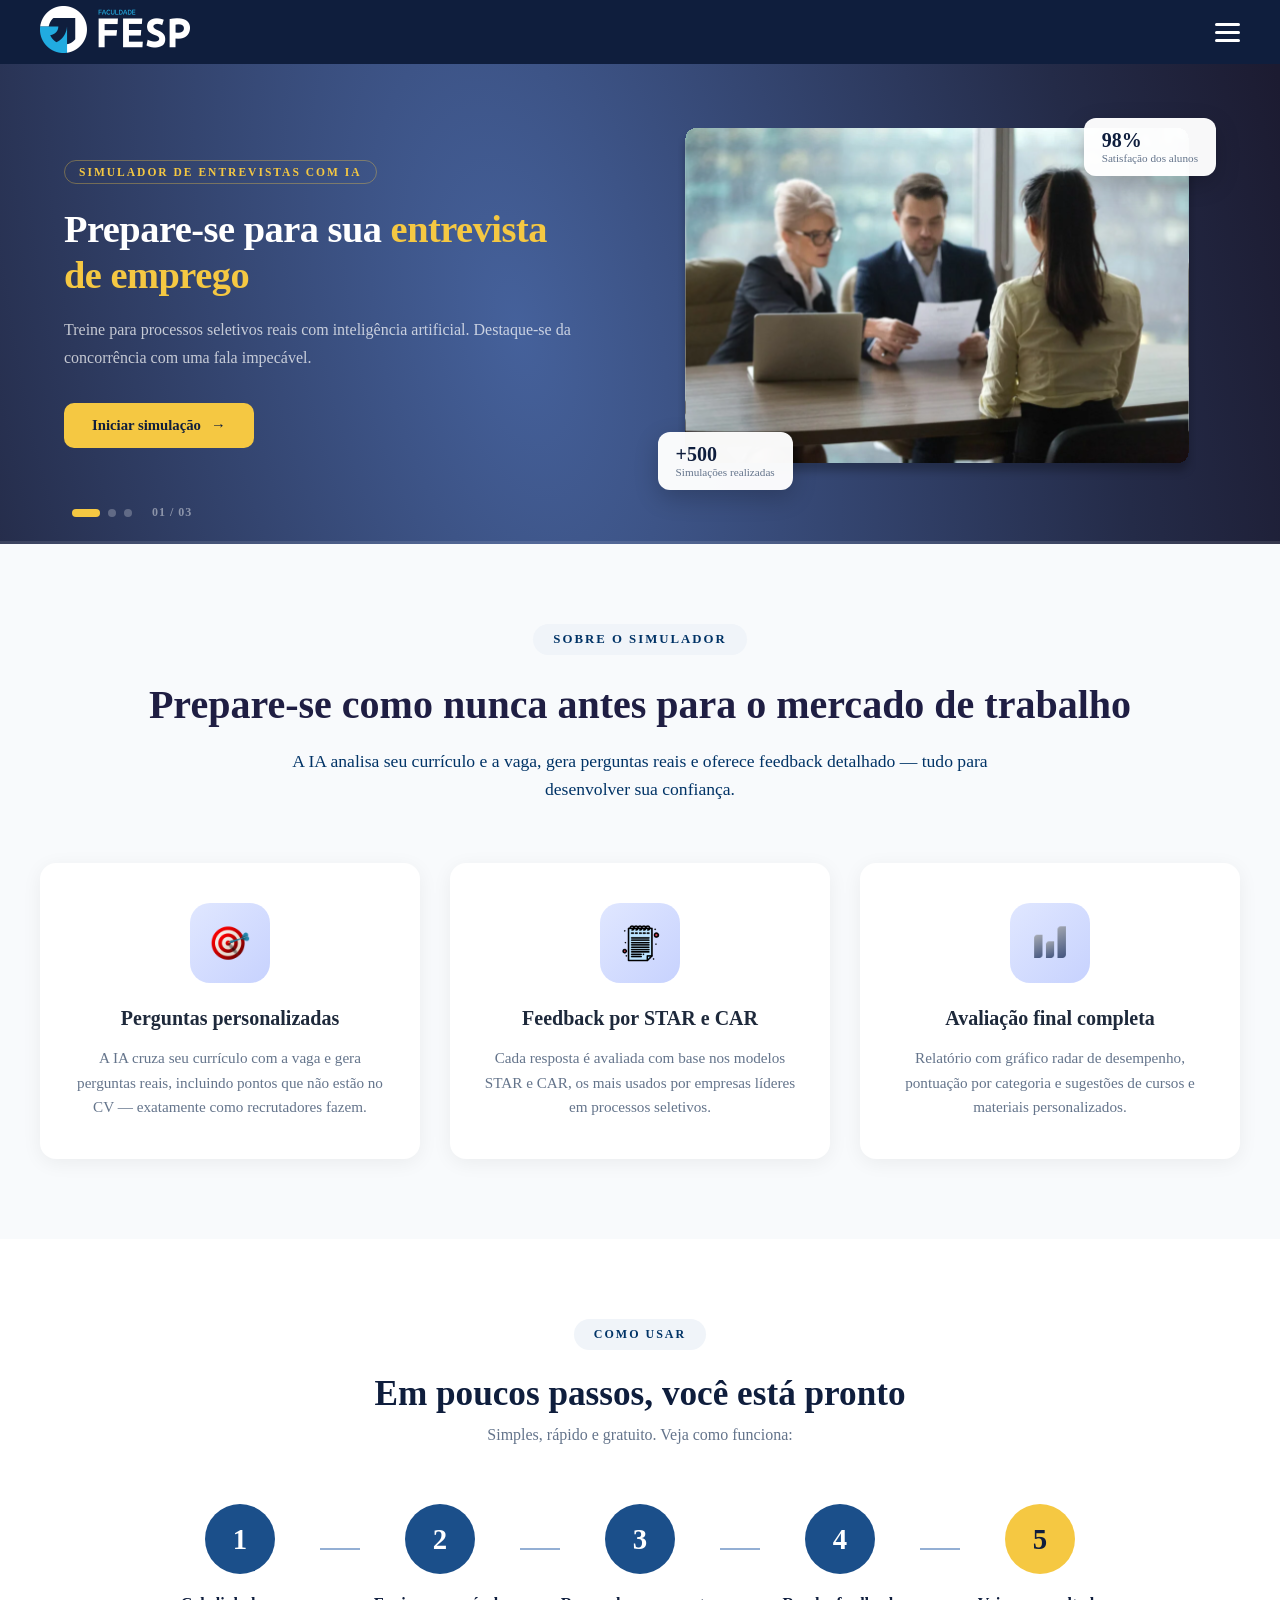
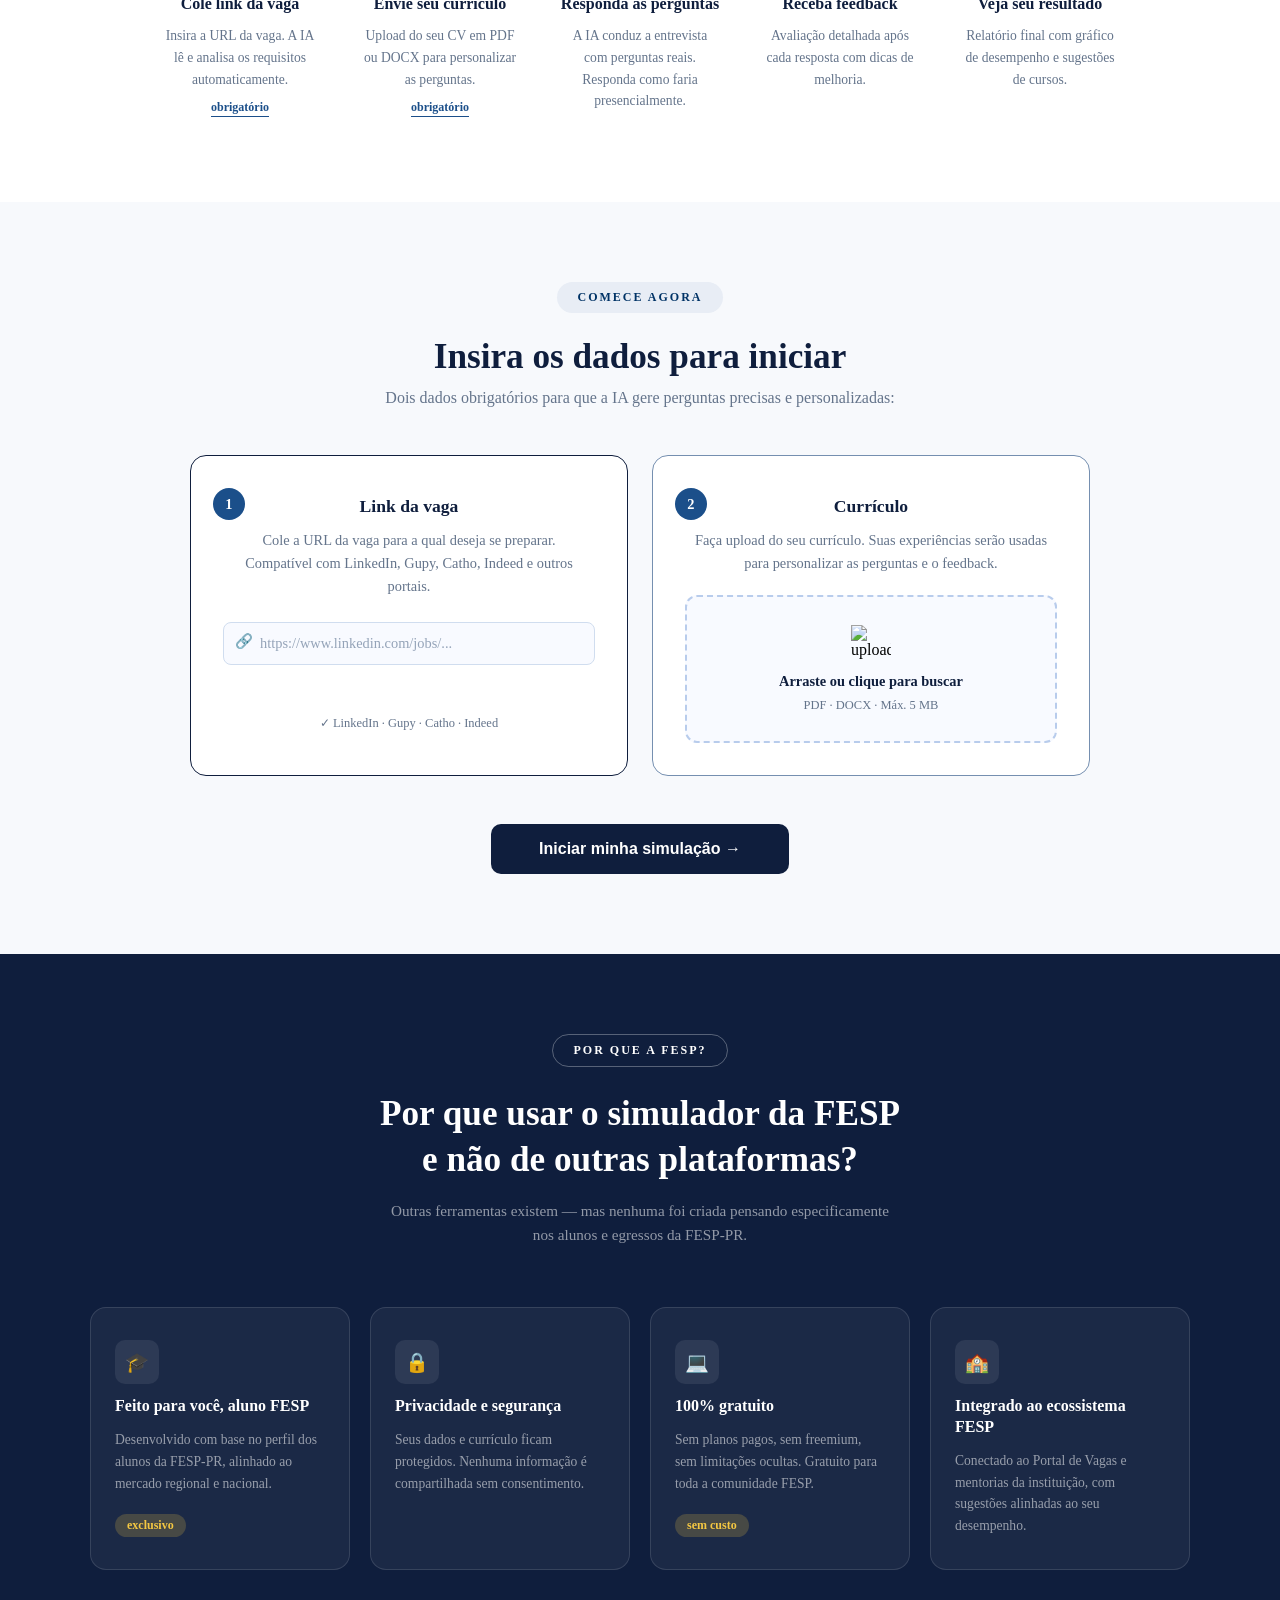
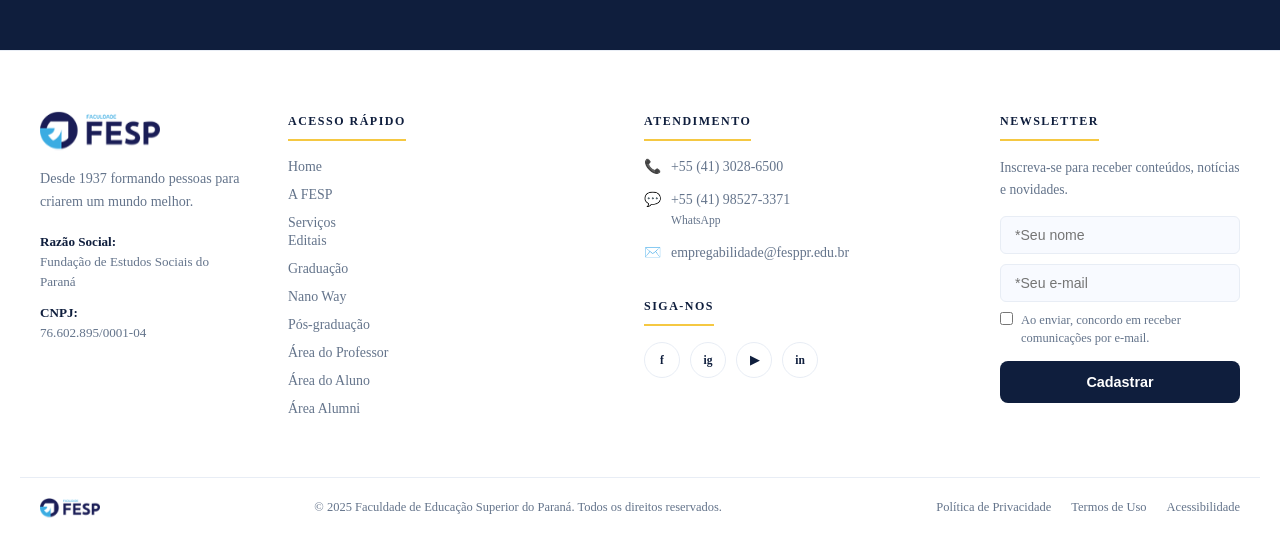
==== index.html @ 23f32619 "upgrade na pege dicas / adicionado link de dicas na parte do modal" ====
<!DOCTYPE html>
<html lang="pt-br">
<head>
    <meta charset="UTF-8">
    <meta name="viewport" content="width=device-width, initial-scale=1.0">
    <title>Simulador FESP-PR</title>
    <link rel="stylesheet" href="style.css">
</head>

<body>

  
    <!-- SEÇÃO 1 - MENU SUPERIOR -->
     <header class="menu-superior">    
      <!-- LOGO -->           
        <a href="#" class="navlogo">    
            <img src="imagens/logos/logoFespDark.svg" alt="logo FESP">
        </a>


        <!-- BOTÃO HAMBURGUER -->
          <button class="hamburguer" id="hamburguer">
              <span></span>
              <span></span>
              <span></span>
            </button>
     </header>


          <!-- MENU LATERAL -->
     <aside class="menu-lateral">
          <nav>
            <h2 class="menu-titulo">MENU</h2>
            <ul class="menu-secao">
                <li class="secao-titulo"><a href="#">INÍCIO</a></li>
                <li><a href="#comece-agora" class="destaque">Faça sua simulação</a></li>
                <li><a href="https://fesppr.edu.br/empregabilidade/">Portal de Empregabilidade</a></li>
            </ul>

            <ul class="menu-secao">
                <li class="secao-titulo"><a href="#">INSTITUCIONAL</a></li>
                <li><a href="https://fesppr.edu.br/a-fesp/">A FESP</a></li>
                <li><a href="https://fesppr.edu.br/servicos/">Serviços</a></li>
                <li><a href="https://fesppr.edu.br/blog/">Blog</a></li>
                <li><a href="https://fesppr.edu.br/contato/">Contato</a></li>
            </ul>

            <ul class="menu-secao">
                <li class="secao-titulo"><a href="#">CURSOS</a></li>
                <li><a href="https://fesppr.edu.br/graduacao/">Graduação</a></li>
                <li><a href="https://fesppr.edu.br/pos-graduacao/">Pós-graduação</a></li>
                <li><a href="https://fesppr.edu.br/nano-way/">Nano Way</a></li>
                <li><a href="https://fesppr.edu.br/fesp-escola-de-negocios/">Escola de Negócios</a></li>
            </ul>

            <ul class="menu-secao">
                <li class="secao-titulo"><a href="#">ÁREAS</a></li>
                <li><a href="https://webaluno.fesppr.br/webaluno/">Área do Aluno</a></li>
                <li><a href="https://webprofessor.fesppr.br/webprofessor/">Área do Professor</a></li>
                <li><a href="https://forms.office.com/pages/responsepage.aspx?id=ifuKCrBq30quzpqHAYLGegIvZy20Cc1Ck4Fvxw_y6tVUNDNaVUNXQU1IQVROUUc4R0VTVkgwRjdFRC4u&route=shorturl">Área alumni</a></li>
            </ul>
          </nav>
     </aside>

<main>


<!-- SEÇÃO HERO — CARROSSEL -->
<section class="hero-carousel" id="heroCarousel" aria-label="Apresentação do simulador">
 
  <div class="hc-track" id="hcTrack">
 
    <!-- SLIDE 1 -->
    <div class="hc-slide" aria-hidden="false">
      <div class="hc-slide-inner">
        <div class="hc-content">
          <span class="hc-eyebrow">Simulador de Entrevistas com IA</span>
          <h1 class="hc-title">Prepare-se para sua <em>entrevista de emprego</em></h1>
          <p class="hc-desc">Treine para processos seletivos reais com inteligência artificial. Destaque-se da concorrência com uma fala impecável.</p>
          <a href="#comece-agora" class="hc-btn">Iniciar simulação <span class="hc-btn-arrow">→</span></a>
        </div>
        <div class="hc-visual">
          <div class="hc-img-wrap">
            <img src="imagens/imagens_diversas/entrevista.svg" alt="Entrevista de emprego">
          </div>
          <div class="hc-stat-card hc-stat-1">
            <span class="hc-stat-num">+500</span>
            <span class="hc-stat-lbl">Simulações realizadas</span>
          </div>
          <div class="hc-stat-card hc-stat-2">
            <span class="hc-stat-num">98%</span>
            <span class="hc-stat-lbl">Satisfação dos alunos</span>
          </div>
        </div>
      </div>
    </div>
 
    <!-- SLIDE 2 -->
    <div class="hc-slide" aria-hidden="true">
      <div class="hc-slide-inner">
        <div class="hc-content">
          <span class="hc-eyebrow">Tecnologia personalizada</span>
          <h1 class="hc-title">Perguntas <em>geradas para você</em>, baseadas na vaga real</h1>
          <p class="hc-desc">A IA lê seu currículo e o link da vaga para criar perguntas que recrutadores realmente fazem — incluindo o que não está no seu CV.</p>
          <a href="#comece-agora" class="hc-btn">Testar agora <span class="hc-btn-arrow">→</span></a>
        </div>
        <div class="hc-visual">
          <div class="hc-img-wrap">
            <img src="imagens/imagens_diversas/entrevista2.svg" alt="Perguntas personalizadas">
          </div>
          <div class="hc-stat-card hc-stat-1">
            <span class="hc-stat-num">STAR</span>
            <span class="hc-stat-lbl">Metodologia aplicada</span>
          </div>
          <div class="hc-stat-card hc-stat-2">
            <span class="hc-stat-num">CAR</span>
            <span class="hc-stat-lbl">Avaliação por resposta</span>
          </div>
        </div>
      </div>
    </div>z'
 
    <!-- SLIDE 3 -->
    <div class="hc-slide" aria-hidden="true">
      <div class="hc-slide-inner">
        <div class="hc-content">
          <span class="hc-eyebrow">Relatório detalhado</span>
          <h1 class="hc-title">Evolua com <em>feedback real</em> a cada simulação</h1>
          <p class="hc-desc">Gráfico radar de desempenho, pontuação por categoria, pontos fortes e sugestões de cursos para você ir além.</p>
          <a href="#comece-agora" class="hc-btn">Ver como funciona <span class="hc-btn-arrow">→</span></a>
        </div>
        <div class="hc-visual">
          <div class="hc-img-wrap">
            <img src="imagens/imagens_diversas/entrevista3.svg" alt="Relatório de desempenho">
          </div>
          <div class="hc-stat-card hc-stat-1">
            <span class="hc-stat-num">360°</span>
            <span class="hc-stat-lbl">Avaliação completa</span>
          </div>
          <div class="hc-stat-card hc-stat-2">
            <span class="hc-stat-num">100%</span>
            <span class="hc-stat-lbl">Gratuito para alunos</span>
          </div>
        </div>
      </div>
    </div>
 
  </div>
 
  <!-- DOTS + CONTADOR -->
  <div class="hc-controls">
    <div class="hc-dots" role="tablist" aria-label="Selecionar slide">
      <button class="hc-dot active" role="tab" aria-selected="true"  aria-label="Slide 1" onclick="hcGo(0)"></button>
      <button class="hc-dot"        role="tab" aria-selected="false" aria-label="Slide 2" onclick="hcGo(1)"></button>
      <button class="hc-dot"        role="tab" aria-selected="false" aria-label="Slide 3" onclick="hcGo(2)"></button>
    </div>
    <div class="hc-counter">
      <span id="hcCur">01</span><span class="hc-sep"> / </span><span>03</span>
    </div>
  </div>
 
  <!-- BARRA DE PROGRESSO -->
  <div class="hc-progress">
    <div class="hc-progress-fill" id="hcFill"></div>
  </div>
 
</section>

<!-- SEÇÃO SOBRE -->
<section class="sobre-simulador">
  <div class="sobre-container">
    
    <span class="sobre-tag">SOBRE O SIMULADOR</span>
    <h2 class="sobre-titulo">Prepare-se como nunca antes para o mercado de trabalho</h2>
    <p class="sobre-descricao">
      A IA analisa seu currículo e a vaga, gera perguntas reais e oferece feedback detalhado — tudo para desenvolver sua confiança.
    </p>

    <div class="sobre-cards">
      <!-- Card 1 -->
      <div class="sobre-card">
        <div class="sobre-icone">
          <img src="imagens/icones/icons8-alvo-48.png" alt="Perguntas personalizadas">
        </div>
        <h3 class="sobre-card-titulo">Perguntas personalizadas</h3>
        <p class="sobre-card-texto">
          A IA cruza seu currículo com a vaga e gera perguntas reais, incluindo pontos que não estão no CV — exatamente como recrutadores fazem.
        </p>
      </div>
      <!-- Card 2 -->
      <div class="sobre-card">
        <div class="sobre-icone">
          <img src="imagens/icones/bloco.png" alt="Feedback por STAR e CAR">
        </div>
        <h3 class="sobre-card-titulo">Feedback por STAR e CAR</h3>
        <p class="sobre-card-texto">
          Cada resposta é avaliada com base nos modelos STAR e CAR, os mais usados por empresas líderes em processos seletivos.
        </p>
      </div>
      <!-- Card 3 -->
      <div class="sobre-card">
        <div class="sobre-icone">
          <img src="imagens/icones/grafico.png" alt="Avaliação final completa">
        </div>
        <h3 class="sobre-card-titulo">Avaliação final completa</h3>
        <p class="sobre-card-texto">
          Relatório com gráfico radar de desempenho, pontuação por categoria e sugestões de cursos e materiais personalizados.
        </p>
      </div>

    </div>
  </div>
</section>

<!-- SEÇÃO COMO USAR -->
<section class="como-usar">
  <div class="como-usar-container">

    <span class="como-usar-tag">COMO USAR</span>
    <h2 class="como-usar-titulo">Em poucos passos, você está pronto</h2>
    <p class="como-usar-subtitulo">Simples, rápido e gratuito. Veja como funciona:</p>

    <div class="passos">

      <div class="passo">
        <div class="passo-numero">1</div>
        <h3 class="passo-titulo">Cole link da vaga</h3>
        <p class="passo-texto">Insira a URL da vaga. A IA lê e analisa os requisitos automaticamente.</p>
        <span class="passo-badge">obrigatório</span>
      </div>

      <div class="passo-divisor"></div>

      <div class="passo">
        <div class="passo-numero">2</div>
        <h3 class="passo-titulo">Envie seu currículo</h3>
        <p class="passo-texto">Upload do seu CV em PDF ou DOCX para personalizar as perguntas.</p>
        <span class="passo-badge">obrigatório</span>
      </div>

      <div class="passo-divisor"></div>

      <div class="passo">
        <div class="passo-numero">3</div>
        <h3 class="passo-titulo">Responda as perguntas</h3>
        <p class="passo-texto">A IA conduz a entrevista com perguntas reais. Responda como faria presencialmente.</p>
      </div>

      <div class="passo-divisor"></div>

      <div class="passo">
        <div class="passo-numero">4</div>
        <h3 class="passo-titulo">Receba feedback</h3>
        <p class="passo-texto">Avaliação detalhada após cada resposta com dicas de melhoria.</p>
      </div>

      <div class="passo-divisor"></div>

      <div class="passo">
        <div class="passo-numero passo-numero--destaque">5</div>
        <h3 class="passo-titulo">Veja seu resultado</h3>
        <p class="passo-texto">Relatório final com gráfico de desempenho e sugestões de cursos.</p>
      </div>

    </div>
  </div>
</section>

<!-- SEÇÃO COMECE AGORA -->
<section class="comece-agora" id="comece-agora">
  <div class="comece-container">
    <span class="comece-tag">COMECE AGORA</span>
    <h2 class="comece-titulo">Insira os dados para iniciar</h2>
    <p class="comece-subtitulo">Dois dados obrigatórios para que a IA gere perguntas precisas e personalizadas:</p>

    <div class="comece-cards">

<!-- Card 1 - Link da vaga -->
<div class="comece-card" id="card-1">
  <div class="comece-numero">1</div>
  <h3 class="comece-card-titulo">Link da vaga</h3>
  <p class="comece-card-texto">
    Cole a URL da vaga para a qual deseja se preparar.<br>
    Compatível com LinkedIn, Gupy, Catho, Indeed e outros portais.
  </p>
  
  <div class="comece-input-wrapper">
    <span class="comece-input-icone">🔗</span>
    <div class="comece-input-fake">https://www.linkedin.com/jobs/...</div>
  </div>
  
  <p class="comece-portais">✓ LinkedIn · Gupy · Catho · Indeed</p>
</div>

    <!-- Card 2 - Currículo -->
<div class="comece-card">
  <div class="comece-numero">2</div>
  <h3 class="comece-card-titulo">Currículo</h3>
  <p class="comece-card-texto">
    Faça upload do seu currículo. Suas experiências serão
    usadas para personalizar as perguntas e o feedback.
  </p>
  
  <div class="comece-upload-fake">
    <img src="https://cdn-icons-png.flaticon.com/512/6133/6133884.png" alt="upload" class="comece-upload-icone">
    <span class="comece-upload-texto">Arraste ou clique para buscar</span>
    <span class="comece-upload-formato">PDF · DOCX · Máx. 5 MB</span>
  </div>
</div>

</div> <!-- fecha comece-cards -->

  <div class="comece-btn-wrapper">
    <button class="comece-btn" id="abrirModal">Iniciar minha simulação →</button>
  </div>

</div> <!-- fecha comece-container -->

  </div>
</section>


<!-- SEÇÃO POR QUE A FESP -->
<section class="por-que">
  <div class="por-que-container">

    <span class="por-que-tag">POR QUE A FESP?</span>
    <h2 class="por-que-titulo">Por que usar o simulador da FESP<br>e não de outras plataformas?</h2>
    <p class="por-que-subtitulo">
      Outras ferramentas existem — mas nenhuma foi criada pensando especificamente nos
      alunos e egressos da FESP-PR.
    </p>

    <div class="por-que-cards">

      <div class="por-que-card">
        <div class="por-que-icone">&#x1F393</div>
        <h3 class="por-que-card-titulo">Feito para você, aluno FESP</h3>
        <p class="por-que-card-texto">Desenvolvido com base no perfil dos alunos da FESP-PR, alinhado ao mercado regional e nacional.</p>
        <span class="por-que-badge por-que-badge--amarelo">exclusivo</span>
      </div>

      <div class="por-que-card">
        <div class="por-que-icone">&#x1F512</div>  <!-- pego do site https://emojipedia.org/lock/ obs: pego somente o código, pois se apenas copiar tem chance de não rodar em todos navegadores -->
        <h3 class="por-que-card-titulo">Privacidade e segurança</h3>
        <p class="por-que-card-texto">Seus dados e currículo ficam protegidos. Nenhuma informação é compartilhada sem consentimento.</p>
      </div>

      <div class="por-que-card">
        <div class="por-que-icone">&#x1F4BB</div>
        <h3 class="por-que-card-titulo">100% gratuito</h3>
        <p class="por-que-card-texto">Sem planos pagos, sem freemium, sem limitações ocultas. Gratuito para toda a comunidade FESP.</p>
        <span class="por-que-badge por-que-badge--amarelo">sem custo</span>
      </div>

      <div class="por-que-card">
        <div class="por-que-icone">&#x1F3EB</div>
        <h3 class="por-que-card-titulo">Integrado ao ecossistema FESP</h3>
        <p class="por-que-card-texto">Conectado ao Portal de Vagas e mentorias da instituição, com sugestões alinhadas ao seu desempenho.</p>
      </div>

    </div>
  </div>
</section>
</main>


<!-- RODAPÉ -->
<footer class="rodape">
  <div class="rodape-container">

    <!-- COLUNA 1 - LOGO E INFO -->
    <div class="rodape-col rodape-col--info">
      <img src="imagens/logos/logoFespWhite.svg" alt="FESP" class="rodape-logo">

      <p class="rodape-descricao">Desde 1937 formando pessoas para criarem um mundo melhor.</p>

      <div class="rodape-dados">
        <p><strong>Razão Social:</strong><br>Fundação de Estudos Sociais do Paraná</p>
        <p><strong>CNPJ:</strong><br>76.602.895/0001-04</p>
      </div>
    </div>

    <!-- COLUNA 2 - ACESSO RÁPIDO -->
    <div class="rodape-col">
      <h4 class="rodape-titulo">ACESSO RÁPIDO</h4>
       <ul class="rodape-links">
          <li><a href="#">Home</a></li>
          <li><a href="https://fesppr.edu.br/a-fesp/">A FESP</a></li>
          <li><a href="https://fesppr.edu.br/servicos/">Serviços</a></li>
        </ul>
      <div class="rodape-links-duplo">

        <ul class="rodape-links">
          <li><a href="https://fesppr.edu.br/servicos/editais/">Editais</a></li>
          <li><a href="https://fesppr.edu.br/graduacao/">Graduação</a></li>
          <li><a href="https://fesppr.edu.br/nano-way/">Nano Way</a></li>
          <li><a href="https://fesppr.edu.br/pos-graduacao/">Pós-graduação</a></li>
          <li><a href="https://webprofessor.fesppr.br">Área do Professor</a></li>
          <li><a href="https://webaluno.fesppr.br">Área do Aluno</a></li>
          <li><a href="https://forms.office.com/pages/responsepage.aspx?id=ifuKCrBq30quzpqHAYLGegIvZy20Cc1Ck4Fvxw_y6tVUNDNaVUNXQU1IQVROUUc4R0VTVkgwRjdFRC4u&route=shorturl">Área Alumni</a></li>
        </ul>
       
      </div>
    </div>

    <!-- COLUNA 3 - ATENDIMENTO E REDES -->
    <div class="rodape-col">
      <h4 class="rodape-titulo">ATENDIMENTO</h4>
      <ul class="rodape-contato">
        <li>
          <span class="rodape-icone">📞</span>
          <span>+55 (41) 3028-6500</span>
        </li>
        <li>
          <span class="rodape-icone">💬</span>
          <span>+55 (41) 98527-3371<br><small>WhatsApp</small></span>
        </li>
        <li>
          <span class="rodape-icone">✉️</span>
          <span>empregabilidade@fesppr.edu.br</span>
        </li>
      </ul>

      <h4 class="rodape-titulo rodape-titulo--siga">SIGA-NOS</h4>
      <div class="rodape-redes">
        <a href="https://pt-br.facebook.com/fesppr" class="rodape-rede">f</a>
        <a href="https://www.instagram.com/fespfaculdade/" class="rodape-rede">ig</a>
        <a href="https://www.youtube.com/user/CanalFESPPR" class="rodape-rede">▶</a>
        <a href="https://www.linkedin.com/school/faculdade-fesp-curitiba/posts/?feedView=all" class="rodape-rede">in</a>
      </div>
    </div>

    <!-- COLUNA 4 - NEWSLETTER -->
    <div class="rodape-col">
      <h4 class="rodape-titulo">NEWSLETTER</h4>
      <p class="rodape-newsletter-texto">Inscreva-se para receber conteúdos, notícias e novidades.</p>
      <div class="rodape-form">
        <input type="text" placeholder="*Seu nome" class="rodape-input">
        <input type="email" placeholder="*Seu e-mail" class="rodape-input">
        <label class="rodape-checkbox">
          <input type="checkbox">
          <span>Ao enviar, concordo em receber comunicações por e-mail.</span>
        </label>
        <button class="rodape-btn">Cadastrar</button> <!--  O formulário do site da FESP usa o Contact Form 7 do WordPress, que envia os dados para o banco de dados deles, logo não é possível deixar esta funcionalidade ativa, apenas adicionado para ficar no padrão-->

      </div>
    </div>

  </div>

  <!-- BARRA INFERIOR -->
  <div class="rodape-barra">
    <div class="rodape-barra-container">
      <img src="imagens/logos/logoFespWhite.svg" alt="FESP" class="rodape-barra-logo">
      <p class="rodape-copyright">© 2025 Faculdade de Educação Superior do Paraná. Todos os direitos reservados.</p>
      <nav class="rodape-legal">
        <a href="#">Política de Privacidade</a>
        <a href="#">Termos de Uso</a>
        <a href="#">Acessibilidade</a>
      </nav>
    </div>
  </div>
</footer>

<!--
============================================================================================================//
MODAL TALITA 
 ============================================================================================================//-->
<div id="modalOverlay" class="modal-overlay">
  <div class="modal">
    
    <button id="fecharModal" class="modal-fechar">&times;</button>

    <h2>Comece sua simulação</h2>
    <p>Informe a vaga e envie seu currículo para preparar a entrevista simulada.</p>

    <form id="formModal">
      <label for="vaga">Link da vaga</label>
      <input type="url" id="vaga" placeholder="Cole aqui o link da vaga desejada" required>

      <label for="curriculo">Currículo (PDF ou DOCX)</label>
      <input type="file" id="curriculo" accept=".pdf,.docx" required>

      <label class="checkbox-termos">
        <input type="checkbox" id="termos" required>
        <span>Ao iniciar a simulação, você concorda com os Termos de Uso e a Política de Privacidade.</span>
      </label>
      <div class="modal-dicas">
  <span class="modal-dicas-icone">💡</span>
  <div>
    <p class="modal-dicas-texto">Primeira vez por aqui?</p>
    <a href="dicas_de_preparacao.html" target="_blank" class="modal-dicas-link">
      Ver dicas de preparação antes de começar →
    </a>
  </div>
</div>
      <button type="submit" class="btn-modal">Iniciar simulação</button>
    </form>
  </div>
</div>

<script src="https://cdnjs.cloudflare.com/ajax/libs/pdf.js/3.11.174/pdf.min.js"></script>
<script src="script.js"></script>

</body>
</html>
---- style.css ----
* {
  margin: 0;
  padding: 0;
  box-sizing: border-box; /* Com o border-box, o tamanho que define é o que fica, já incluindo borda e preenchimento*/
}

/* Variavéis de cor */
/* OBS: os nome abaixo foram escolhidos aleatoriamente, dependendo da tonalidade ou função */
:root {     /* serve para definir as cores do projeto em um só lugar e reutilizá-las em todo o código, garantindo a padronização */
  --navy:   #0f1e3d;  /*azul-marinho escuro */
  --blue:   #1b4f8a;  /*azul mais claro */
  --teal:   #1a9aa8;    /*verde-azulado */
  --yellow: #f5c842;        /*amarelo */
  --white:  #ffffff;    /*branco */
  --border: #e8edf5;    /*cor para bordas e elementos de separação */
  --muted:  #64748b;    /*cor suave para textos e elementos secundários */
  --bg:     #f7f9fc;    /*cor para fundo da página / bg = background */
}

.menu-superior{
    background: var(--navy);
    height: 64px;
    display: flex;
    align-items: center;
    justify-content: space-between; /* logo na esquerda, menu na direita */
    padding: 0 40px;
    position: sticky;  /* gruda no topo ao rolar */
    top: 0;
    z-index: 300;  /* fica na frente de outros itens */
}



/* BOTÃO HAMBURGUER */
.hamburguer {
  background: none;
  border: none;
  cursor: pointer;
  display: flex;
  flex-direction: column;
  gap: 5px;
}

#hamburguer span {
  width: 25px;
  height: 3px;
  background: var(--white);
  border-radius: 2px;
}

/* MENU LATERAL */
.menu-lateral {
  position: fixed;  /* precisa ser fixed para o botão funcionar */
  top: 64px; /* logo da barra superior */
  right: -250px; /* escondido fora da tela */
  width: 250px;
  height: 100vh;
  background: var(--navy);
  color: var(--white);
  padding: 20px;
  transition: right 0.3s ease;
  overflow-y: auto;      /* ativa rolagem interna */
  z-index: 200
}

.menu-lateral.ativo {
  right: 0; /* aparece quando ativo */
}

.menu-lateral h2 {
  font-size: 18px;
  margin-bottom: 20px;
  color: var(--yellow);
}

.menu-titulo{
  font-size: 20px;
  font-weight: bold;
  color: var(--yellow);
  margin-bottom: 20px;
}

.secao-titulo{
  font-weight: bold;
  margin-bottom: 8px;
  color: var(--teal);
}

.menu-secao{
  list-style: none;
  margin-bottom: 20px;
}

.menu-secao li a {  /*  li e a: seleciona todos os links (<a>) que estão dentro de um <li> dentro de .menu-section.  */
  display: block;
  padding: 6px 0;
  padding-left: 10px;
  font-size: 15px;
  color: var(--white);
  text-decoration: none;    /* remove o sublinhado padrão dos links */
  transition: color 0.3s;
}

.menu-secao li a:hover {  /*quando o usuário passa o mouse sobre o link, a cor muda para amarelo.*/
  color: var(--yellow);
}

.menu-secao li a.destaque:hover {
  color: var(--teal); /* cor diferente só para os destacados */
}

/* Espaçamento entre seções */
.menu-secao {
  margin-bottom: 20px;
  border-bottom: 1px solid var(--border);
  padding-bottom: 10px;
}

.simulador .secao-titulo a { color: #f5c842; }      /* amarelo */
.institucional .secao-titulo a { color: #1a9aa8; }  /* teal */
.cursos .secao-titulo a { color: #1b4f8a; }         /* azul */
.areas .secao-titulo a { color: #9ca3af; }          /* cinza claro */


/* HERO CARROSSEL */
.hero-carousel {
  position: relative;
  overflow: hidden;
  background: var(--navy);
  min-height: 480px;
}
 
.hc-track {
  display: flex;
  transition: transform 0.75s cubic-bezier(0.77, 0, 0.18, 1);
  will-change: transform;
}
 
.hc-slide {
  min-width: 100%;
  flex-shrink: 0;
  background-image: url("imagens/imagens_diversas/fundogradiente.svg");
  background-size: cover;
  background-position: center;
}
 
.hc-slide-inner {
  display: flex;
  align-items: center;
  justify-content: space-between;
  gap: 48px;
  padding: 64px 5%;           /* ← Alterado */
  max-width: 1400px;          /* ← Aumentado */
  margin: 0 auto;
  min-height: 480px;
}
 
/* CONTEÚDO ESQUERDO */
.hc-content {
  flex: 1 1 0;
  min-width: 0;
  max-width: 520px;
}
 
.hc-eyebrow {
  display: inline-block;
  font-size: 0.72rem;
  font-weight: 700;
  letter-spacing: 2px;
  text-transform: uppercase;
  color: var(--yellow);
  border: 1px solid rgba(245, 200, 66, 0.35);
  padding: 5px 14px;
  border-radius: 99px;
  margin-bottom: 22px;
}
 
.hc-title {
  font-size: clamp(1.7rem, 3vw, 2.5rem);
  font-weight: 800;
  color: var(--white);
  line-height: 1.2;
  margin-bottom: 18px;
  letter-spacing: -0.5px;
}
 
.hc-title em {
  font-style: normal;
  color: var(--yellow);
}
 
.hc-desc {
  font-size: 1rem;
  color: rgba(255, 255, 255, 0.72);
  line-height: 1.7;
  margin-bottom: 32px;
}
 
.hc-btn {
  display: inline-flex;
  align-items: center;
  gap: 10px;
  background: var(--yellow);
  color: var(--navy);
  font-weight: 800;
  font-size: 0.92rem;
  padding: 14px 28px;
  border-radius: 10px;
  text-decoration: none;
  transition: transform 0.2s, box-shadow 0.2s;
}
 
.hc-btn:hover {
  transform: translateY(-2px);
  box-shadow: 0 8px 24px rgba(245, 200, 66, 0.35);
}
 
.hc-btn-arrow {
  transition: transform 0.2s;
}
 
.hc-btn:hover .hc-btn-arrow {
  transform: translateX(4px);
}
 
/* VISUAL DIREITO */
.hc-img-wrap {
  width: 100%;
  border-radius: 0;
  overflow: hidden;
  box-shadow: none;
}

.hc-img-wrap img {
  width: 100%;
  height: 100%;
  display: block;
  object-fit: cover;
  object-position: center top;
}

.hc-visual {
  flex: 0 0 45%;
  max-width: 45%;
  position: relative;
  display: flex;
  align-items: stretch;
  margin-right: 20px;
  align-self: stretch; /* estica até a altura total do slide */
}
 
/* STAT CARDS FLUTUANTES */
.hc-stat-card {
  position: absolute;
  background: rgba(255, 255, 255, 0.97);
  border-radius: 12px;
  padding: 12px 18px;
  box-shadow: 0 8px 24px rgba(0, 0, 0, 0.2);
  display: flex;
  flex-direction: column;
  gap: 2px;
}
 
.hc-stat-1 { bottom: -10px; left: -20px; }
.hc-stat-2 { top: -10px;    right: -20px; }
 
.hc-stat-num {
  font-size: 1.25rem;
  font-weight: 800;
  color: var(--navy);
  line-height: 1;
}
 
.hc-stat-lbl {
  font-size: 0.7rem;
  color: var(--muted);
  font-weight: 500;
  white-space: nowrap;
}
 
/* CONTROLES (dots + contador) */
.hc-controls {
  position: absolute;
  bottom: 24px;
  left: 72px;
  display: flex;
  align-items: center;
  gap: 20px;
  z-index: 10;
}
 
.hc-dots { display: flex; gap: 8px; }
 
.hc-dot {
  width: 8px;
  height: 8px;
  border-radius: 50%;
  background: rgba(255, 255, 255, 0.25);
  border: none;
  cursor: pointer;
  padding: 0;
  transition: background 0.3s, width 0.3s, border-radius 0.3s;
}
 
.hc-dot.active {
  width: 28px;
  border-radius: 4px;
  background: var(--yellow);
}
 
.hc-counter {
  font-size: 0.75rem;
  font-weight: 700;
  color: rgba(255, 255, 255, 0.45);
  letter-spacing: 1px;
}
 
/* BARRA DE PROGRESSO */
.hc-progress {
  position: absolute;
  bottom: 0;
  left: 0;
  width: 100%;
  height: 3px;
  background: rgba(255, 255, 255, 0.1);
}
 
.hc-progress-fill {
  height: 100%;
  background: var(--yellow);
  width: 0%;
  transition: width 0.06s linear;
}
 


/*SEÇÃO SOBRE*/
.sobre-simulador {
  padding: 80px 20px;
  background: #f8fafc;
}

.sobre-container {
  max-width: 1200px;
  margin: 0 auto;
  text-align: center;
}

.sobre-tag { 
  display: inline-block;
  background: #F0F4F9;
  color: #003366;
  padding: 8px 20px;
  border-radius: 50px;
  font-size: 0.8rem;
  font-weight: 600;
  letter-spacing: 2px;
  margin-bottom: 24px;
}

.sobre-titulo {
  font-size: 2.5rem;
  font-weight: 700;
  color: #1F1E43;
  line-height: 1.3;
  margin-bottom: 16px;
}

.sobre-descricao {
  font-size: 1.1rem;
  color: #003366;
  max-width: 700px;
  margin: 0 auto 60px;
  line-height: 1.6;
}

.sobre-cards {
  display: grid;
  grid-template-columns: repeat(3, 1fr);
  gap: 30px;
}

.sobre-card {
  background: #fff;
  border-radius: 16px;
  padding: 40px 30px;
  text-align: center;
  box-shadow: 0 4px 20px rgba(0, 0, 0, 0.06);
  transition: transform 0.3s ease, box-shadow 0.3s ease;
}

.sobre-card:hover {
  transform: translateY(-8px);
  box-shadow: 0 12px 40px rgba(0, 0, 0, 0.1);
}

.sobre-icone {
  width: 80px;
  height: 80px;
  margin: 0 auto 24px;
  background: linear-gradient(135deg, #e0e7ff, #c7d2fe);
  border-radius: 20px;
  display: flex;
  align-items: center;
  justify-content: center;
}

.sobre-icone img {
  width: 40px;
  height: 40px;
}

.sobre-card-titulo {
  font-size: 1.25rem;
  font-weight: 600;
  color: #1e293b;
  margin-bottom: 16px;
}

.sobre-card-texto {
  font-size: 0.95rem;
  color: #64748b;
  line-height: 1.6;
}

/* SEÇÃO COMO USAR */
.como-usar {
  padding: 80px 20px;
  background: #ffffff;
}

.como-usar-container {
  max-width: 1100px;
  margin: 0 auto;
  text-align: center;
}

.como-usar-tag {
  display: inline-block;
  background: #F0F4F9;
  color: #003366;
  padding: 8px 20px;
  border-radius: 50px;
  font-size: 0.75rem;
  font-weight: 900;
  letter-spacing: 2px;
  margin-bottom: 24px;
}

.como-usar-titulo {
  font-size: 2.2rem;
  font-weight: 700;
  color: var(--navy);
  margin-bottom: 12px;
}

.como-usar-subtitulo {
  font-size: 1rem;
  color: var(--muted);
  margin-bottom: 60px;
}

/* LINHA DOS PASSOS */
.passos {
  display: flex;
  align-items: flex-start;
  justify-content: center;
  gap: 0;
  flex-wrap: wrap;
}

/* DIVISOR ENTRE PASSOS */
.passo-divisor {
  width: 40px;
  height: 2px;
  background: #94afd4;
  margin-top: 44px; /* alinha com o centro do círculo */
  flex-shrink: 0;
}

/* CARD DE CADA PASSO */
.passo {
  display: flex;
  flex-direction: column;
  align-items: center;
  width: 160px;
  flex-shrink: 0;
}

/* CÍRCULO NUMERADO */
.passo-numero {
  width: 70px;
  height: 70px;
  border-radius: 50%;
  background: var(--blue);
  color: var(--white);
  font-size: 1.8rem;
  font-weight: 700;
  display: flex;
  align-items: center;
  justify-content: center;
  margin-bottom: 20px;
  flex-shrink: 0;
}

/* VARIAÇÃO AMARELA DO PASSO 5 */
.passo-numero--destaque {
  background: var(--yellow);
  color: var(--navy);
}

.passo-titulo {
  font-size: 1rem;
  font-weight: 700;
  color: var(--navy);
  margin-bottom: 10px;
  line-height: 1.3;
}

.passo-texto {
  font-size: 0.85rem;
  color: var(--muted);
  line-height: 1.6;
  margin-bottom: 10px;
}

/* BADGE "OBRIGATÓRIO" */
.passo-badge {
  font-size: 0.75rem;
  color: var(--blue);
  font-weight: 600;
  border-bottom: 1.5px solid var(--blue);
  padding-bottom: 1px;
}

/* ==========================================
   SEÇÃO COMECE AGORA
   ========================================== */
.comece-agora {
  padding: 80px 20px;
  background: #F7F9FC;
}

.comece-container {
  max-width: 900px;
  margin: 0 auto;
  text-align: center;
}

.comece-tag {
  display: inline-block;
  background: #e8edf5;
  color: #003366;
  padding: 8px 20px;
  border-radius: 50px;
  font-size: 0.75rem;
  font-weight: 900;
  letter-spacing: 2px;
  margin-bottom: 24px;
}

.comece-titulo {
  font-size: 2.2rem;
  font-weight: 900;
  color: var(--navy);
  margin-bottom: 12px;
}

.comece-subtitulo {
  font-size: 1rem;
  color: var(--muted);
  margin-bottom: 48px;
}

/* Grid dos cards */
.comece-cards {
  display: grid;
  grid-template-columns: 1fr 1fr;
  gap: 24px;
  margin-bottom: 48px;
}

/* Card individual */
.comece-card {
  background: #ffffff;
  border: 1.5px solid #758fb0;
  border-radius: 16px;
  padding: 40px 32px 32px;
  text-align: center;
  position: relative;
  display: flex;
  flex-direction: column;
  align-items: center;
  min-height: 250px;
}
/* INPUT FAKE - apenas visual */
.comece-input-fake {
  width: 100%;
  padding: 12px 16px 12px 36px;
  border: 1.5px solid #d0ddef;
  border-radius: 8px;
  font-size: 0.9rem;
  color: #94a3b8;
  background: #f8faff;
  text-align: left;
  margin-bottom: 50px;
  box-sizing: border-box;
}

.comece-input-wrapper {
  position: relative;
  width: 100%;
}

.comece-input-icone {
  position: absolute;
  left: 12px;
  top: 20%;
  transform: translateY(-50%);
  font-size: 0.9rem;
  pointer-events: none;
}

.comece-portais{
  font-size: 0.78rem;
  color: var(--muted);
  margin-bottom: 12px;
}

/* UPLOAD FAKE - apenas visual */
.comece-upload-fake {
  display: flex;
  flex-direction: column;
  align-items: center;
  justify-content: center;
  border: 2px dashed #b8ccec;
  border-radius: 12px;
  padding: 28px 20px;
  background: #f8faff;
  gap: 8px;
  width: 100%;
  box-sizing: border-box;
}

.comece-upload-icone {
  width: 40px;
  height: 40px;
  object-fit: contain;
}

.comece-upload-texto {
  font-size: 0.9rem;
  font-weight: 600;
  color: var(--navy);
}

.comece-upload-formato {
  font-size: 0.78rem;
  color: var(--muted);
}
#card-1 {
  border-color: #0F1E3D;
}

/* Número azul no topo-esquerdo */
.comece-numero {
  position: absolute;
  top: 10%;
  left: 5%;
  width: 32px;
  height: 32px;
  background: var(--blue);
  color: var(--white);
  border-radius: 50%;
  font-size: 0.9rem;
  font-weight: 900;
  display: flex;
  align-items: center;
  justify-content: center;
  line-height: 1;
}

.comece-card-titulo {
  font-size: 1.1rem;
  font-weight: 900;
  color: var(--navy);
  margin-bottom: 12px;
}

.comece-card-texto {
  font-size: 0.9rem;
  color: var(--muted);
  line-height: 1.6;
  margin-bottom: 20px;
  flex: 1;
}

/* Botão */
.comece-btn {
  background: var(--navy);
  color: var(--white);
  border: none;
  padding: 16px 48px;
  border-radius: 10px;
  font-size: 1rem;
  font-weight: 700;
  cursor: pointer;
  transition: background 0.3s, transform 0.2s;
}

.comece-btn-wrapper {
  display: flex;
  justify-content: center;
  width: 100%;
}

.comece-btn:hover {
  background: var(--blue);
  transform: translateY(-2px);
}

/* SEÇÃO POR QUE A FESP */
.por-que {
  background: var(--navy);
  padding: 80px 20px;
}

.por-que-container {
  max-width: 1100px;
  margin: 0 auto;
  text-align: center;
}

.por-que-tag {
  display: inline-block;
  background: transparent;
  color: var(--white);
  border: 1px solid rgba(255,255,255,0.3);
  padding: 8px 20px;
  border-radius: 50px;
  font-size: 0.75rem;
  font-weight: 700;
  letter-spacing: 2px;
  margin-bottom: 24px;
}

.por-que-titulo {
  font-size: 2.2rem;
  font-weight: 700;
  color: var(--white);
  line-height: 1.3;
  margin-bottom: 16px;
}

.por-que-subtitulo {
  font-size: 0.95rem;
  color: rgba(255,255,255,0.55);
  max-width: 520px;
  margin: 0 auto 60px;
  line-height: 1.6;
}

/* GRID DOS 4 CARDS */
.por-que-cards {
  display: grid;
  grid-template-columns: repeat(4, 1fr);
  gap: 20px;
}

.por-que-card {
  background: rgba(255,255,255,0.05);
  border: 1px solid rgba(255,255,255,0.12);
  border-radius: 16px;
  padding: 32px 24px;
  text-align: left;
  display: flex;
  flex-direction: column;
  gap: 12px;
  transition: background 0.3s, transform 0.3s;
}

.por-que-card:hover {
  background: rgba(255,255,255,0.1);
  transform: translateY(-6px);
}

.por-que-icone {
  width: 44px;
  height: 44px;
  background: rgba(255,255,255,0.08);
  border-radius: 10px;
  display: flex;
  align-items: center;
  justify-content: center;
  font-size: 1.2rem;
}

.por-que-card-titulo {
  font-size: 1rem;
  font-weight: 700;
  color: var(--white);
  line-height: 1.3;
}

.por-que-card-texto {
  font-size: 0.85rem;
  color: rgba(255,255,255,0.55);
  line-height: 1.6;
  flex: 1;
}

/* BADGES */
.por-que-badge {
  display: inline-block;
  padding: 4px 12px;
  border-radius: 20px;
  font-size: 0.75rem;
  font-weight: 600;
  width: fit-content;
}

.por-que-badge--amarelo {
  background: rgba(245, 200, 66, 0.2);
  color: var(--yellow);
}

/* RODAPÉ */
.rodape {
  background: #ffffff;
  border-top: 1px solid var(--border);
  padding: 60px 20px 0;
}

.rodape-container {
  max-width: 1200px;
  margin: 0 auto;
  display: grid;
  grid-template-columns: 200px 1fr 1fr 240px;
  gap: 48px;
  align-items: start;
  padding-bottom: 60px;
}

/* LOGO */
.rodape-logo {
  width: 120px;
  margin-bottom: 16px;
  display: block;
}

.rodape-descricao {
  font-size: 0.88rem;
  color: var(--muted);
  line-height: 1.6;
  margin-bottom: 20px;
}

.rodape-dados {
  display: flex;
  flex-direction: column;
  gap: 12px;
  font-size: 0.82rem;
  color: var(--muted);
  line-height: 1.5;
}

.rodape-dados strong {
  color: var(--navy);
  font-weight: 700;
}

/* TÍTULOS */
.rodape-titulo {
  font-size: 0.75rem;
  font-weight: 700;
  letter-spacing: 1.5px;
  color: var(--navy);
  margin-bottom: 16px;
  padding-bottom: 10px;
  border-bottom: 2px solid var(--yellow);
  display: inline-block;
}

.rodape-titulo--siga {
  margin-top: 28px;
}

/* LINKS DUPLOS */
.rodape-links-duplo {
  display: flex;
  gap: 32px;
}

.rodape-links {
  list-style: none;
  display: flex;
  flex-direction: column;
  gap: 10px;
}

.rodape-links a {
  font-size: 0.87rem;
  color: var(--muted);
  text-decoration: none;
  transition: color 0.2s;
}

.rodape-links a:hover {
  color: var(--navy);
}

/* CONTATO */
.rodape-contato {
  list-style: none;
  display: flex;
  flex-direction: column;
  gap: 14px;
  margin-bottom: 8px;
}

.rodape-contato li {
  display: flex;
  align-items: flex-start;
  gap: 10px;
  font-size: 0.87rem;
  color: var(--muted);
  line-height: 1.4;
}

/* REDES SOCIAIS */
.rodape-redes {
  display: flex;
  gap: 10px;
}

.rodape-rede {
  width: 36px;
  height: 36px;
  border: 1px solid var(--border);
  border-radius: 50%;
  display: flex;
  align-items: center;
  justify-content: center;
  font-size: 0.72rem;
  font-weight: 700;
  color: var(--navy);
  text-decoration: none;
  transition: background 0.2s, color 0.2s;
}

.rodape-rede:hover {
  background: var(--navy);
  color: var(--white);
}

/* NEWSLETTER */
.rodape-newsletter-texto {
  font-size: 0.85rem;
  color: var(--muted);
  line-height: 1.6;
  margin-bottom: 16px;
}

.rodape-form {
  display: flex;
  flex-direction: column;
  gap: 10px;
}

.rodape-input {
  padding: 10px 14px;
  border: 1px solid var(--border);
  border-radius: 6px;
  font-size: 0.88rem;
  color: var(--navy);
  background: #f8faff;
  outline: none;
  transition: border-color 0.2s;
}

.rodape-input:focus {
  border-color: var(--blue);
}

.rodape-checkbox {
  display: flex;
  gap: 8px;
  align-items: flex-start;
  font-size: 0.78rem;
  color: var(--muted);
  line-height: 1.4;
  cursor: pointer;
}

.rodape-btn {
  background: var(--navy);
  color: var(--white);
  border: none;
  padding: 13px;
  border-radius: 8px;
  font-size: 0.9rem;
  font-weight: 700;
  cursor: pointer;
  transition: background 0.2s;
  margin-top: 4px;
}

.rodape-btn:hover {
  background: var(--blue);
}

/* BARRA INFERIOR */
.rodape-barra {
  border-top: 1px solid var(--border);
  padding: 20px;
}

.rodape-barra-container {
  max-width: 1200px;
  margin: 0 auto;
  display: flex;
  align-items: center;
  justify-content: space-between;
  gap: 16px;
  flex-wrap: wrap;
}

.rodape-barra-logo {
  width: 60px;
}

.rodape-copyright {
  font-size: 0.78rem;
  color: var(--muted);
  flex: 1;
  text-align: center;
}

.rodape-legal {
  display: flex;
  gap: 20px;
}

.rodape-legal a {
  font-size: 0.78rem;
  color: var(--muted);
  text-decoration: none;
  transition: color 0.2s;
  white-space: nowrap;
}

.rodape-legal a:hover {
  color: var(--navy);
}

/*
============================================================================================================
 MODAL TALITA 
============================================================================================================*/

.modal-overlay {
  display: none;
  position: fixed;
  inset: 0;
  background: rgba(0, 0, 0, 0.65);
  z-index: 9999;
  align-items: center;
  justify-content: center;
  padding: 24px;
}

.modal-overlay.ativo {
  display: flex;
}

.modal {
  background: #ffffff;
  width: 100%;
  max-width: 460px;
  padding: 32px;
  border-radius: 16px;
  position: relative;
  box-shadow: 0 24px 70px rgba(0, 0, 0, 0.35);
  font-family: Arial, sans-serif;
}

.modal-fechar {
  position: absolute;
  top: 18px;
  right: 20px;
  border: none;
  background: transparent;
  font-size: 26px;
  line-height: 1;
  color: #071a33;
  cursor: pointer;
}

.modal h2 {
  margin: 0 0 8px;
  color: #071a33;
  font-size: 24px;
  font-weight: 700;
}

.modal p {
  margin: 0 0 24px;
  color: #4b5870;
  font-size: 15px;
  line-height: 1.5;
}

.modal form {
  display: flex;
  flex-direction: column;
}

.modal label {
  margin: 14px 0 6px;
  color: #071a33;
  font-size: 14px;
  font-weight: 600;
}

.modal input[type="url"],
.modal input[type="file"] {
  width: 100%;
  padding: 13px 14px;
  border: 1px solid #d9e0ec;
  border-radius: 8px;
  background: #f8faff;
  color: #071a33;
  font-size: 14px;
  box-sizing: border-box;
}

.modal input[type="url"]:focus,
.modal input[type="file"]:focus {
  outline: none;
  border-color: #1b5fa7;
  box-shadow: 0 0 0 3px rgba(27, 95, 167, 0.15);
}

.checkbox-termos {
  display: flex;
  gap: 10px;
  align-items: flex-start;
  margin-top: 18px;
  color: #3f4b5f;
  font-size: 13px;
  font-weight: 400;
  line-height: 1.4;
}

.checkbox-termos input {
  width: 16px;
  height: 16px;
  margin-top: 2px;
  accent-color: #071a33;
  flex-shrink: 0;
}

.btn-modal {
  width: 100%;
  margin-top: 22px;
  padding: 14px 18px;
  border: none;
  border-radius: 8px;
  background: #071a33;
  color: #ffffff;
  font-size: 15px;
  font-weight: 700;
  cursor: pointer;
  transition: 0.2s ease;
}

.btn-modal:hover {
  background: #0b2a52;
  transform: translateY(-1px);
}

.btn-modal:active {
  transform: translateY(0);
}

@media (max-width: 520px) {
  .modal {
    max-width: 100%;
    padding: 24px;
  }

  .modal h2 {
    font-size: 22px;
  }
}


/*
============================================================================================================
PARTE CRIS 
============================================================================================================*/
/* painel do candidato/cris */
/* Seção */
.Dicas {
  padding: 40px 20px;
  text-align: center;
}
.Dicas h2 {
  font-size: 1.6rem;
  color: #0f1e3d;
  margin-bottom: 8px;
}

/* container dos cards */
.Cards-Dicas{
display: flex; /* flex box */
flex-wrap: wrap; /*permite a quebra de linha no mobile*/
gap: 24px;
justify-content: center;
margin-top: 40px;
}

/* cards */
.Card {
  background-color: white;
  width: 280px;
  padding: 28px;
  border-radius: 22px;/* arredondamento da borda */
  border: 1px solid #dfe5ec;
  display: flex;
  flex-direction: column;
  gap: 16px;
  transition: all 0.35s ease;
  cursor: pointer;
  overflow: hidden;
  background: linear-gradient(180deg,#ffffff,#f9fbff);
  
}

/* icone */
.Card-icone {

    width: 56px;
    height: 56px;
    background: linear-gradient(135deg,#2563eb, #06b6d4);
    border-radius: 16px;
    display: flex;
    align-items: center;
    justify-content: center;
    font-size: 22px;
    color: white;
    transition: 0.3s;
}

 /* titulo */
 .Card h3 {
    color:#0f1e3d;
    font-size: 1.15rem;
    font-weight: 700;
    margin: 0;
}

/* Lista */
.card ul {
  padding-left: 18px;
  margin: 0;
  display: flex;
  flex-direction: column;
  gap: 6px;
}

.card ul li {
  color: #0f1e3d;
  font-weight: 600;
  font-size: 0.95rem;
  margin-top: 10px;
}

 /* texto */
 .Card p {
    color: #4d5b72;
    line-height: 1.7;
    font-size: 0.9rem;
  margin: 4px 0 0 0;
  text-align: left;
}

/* efeito hover */
.Card:hover {

    
    transform: translateY(-10px);/* Levanta o card */
    box-shadow: 0 18px 35px rgba(15, 30, 61, 0.15);
    border-color: #06b6d4;
}


/* Ícone cresce */
.Card:hover .Card-icone {

    transform: scale(1.08);

    border-radius: 20px;
}


.modal-dicas {
  display: flex;
  align-items: flex-start;
  gap: 10px;
  background: #f0f4ff;
  border: 1px solid #c7d4f0;
  border-radius: 10px;
  padding: 14px 16px;
  margin-top: 18px;
}

.modal-dicas-icone { font-size: 1.3rem; flex-shrink: 0; }

.modal-dicas-texto {
  font-size: 0.8rem;
  color: var(--muted);
  margin: 0 0 4px;
}

.modal-dicas-link {
  font-size: 0.85rem;
  font-weight: 700;
  color: var(--blue);
  text-decoration: none;
}

.modal-dicas-link:hover { text-decoration: underline; }









/*-----------------------------------------------
  RESPONSIVIDADE
-------------------------------------------------*/

@media (max-width: 900px) {

  /* HERO */
  .hero {
    flex-direction: column;
    padding: 40px 24px;
    text-align: center;
  }
  .hero-texto {
    max-width: 100%;
  }
  .hero-imagem img {
    max-width: 80%;
    margin-top: 32px;
  }

  /* SOBRE - 3 cards viram 1 coluna */
  .sobre-cards {
    grid-template-columns: 1fr;
  }

  /* COMO USAR - passos empilham */
  .passos {
    flex-direction: column;
    align-items: center;
  }

  .passo-divisor {
    width: 2px;
    height: 30px;
    margin-top: 0;
  }

  .passo {
    width: 100%;
    max-width: 300px;
  }

  /* COMECE AGORA - 2 cards viram 1 coluna */
  .comece-cards {
    grid-template-columns: 1fr;
  }

  /* POR QUE FESP - 4 cards viram 2 colunas */
  .por-que-cards {
    grid-template-columns: repeat(2, 1fr);
  }

  /* RODAPÉ - 4 colunas viram 2 */
  .rodape-container {
    grid-template-columns: 1fr 1fr;
  }
}


@media (max-width: 600px) {

  /* MENU */
  .menu-superior {
    padding: 0 20px;
  }

  /* HERO */
  .hero {
    padding: 32px 16px;
  }
  .hero-texto h1 {
    font-size: 1.6rem;
  }
  .hero-texto p {
    font-size: 1rem;
  }

  /* SOBRE */
  .sobre-titulo {
    font-size: 1.6rem;
  }

  /* COMO USAR */
  .como-usar-container {
    padding: 32px 16px;
    border: none; /* remove pontilhado no celular para não apertar */
  }
  .como-usar-titulo {
    font-size: 1.5rem;
  }

  /* COMECE AGORA */
  .comece-titulo {
    font-size: 1.5rem;
  }
  .comece-btn {
    width: 100%;
  }

  /* POR QUE FESP - 2 colunas viram 1 */
  .por-que-cards {
    grid-template-columns: 1fr;
  }
  .por-que-titulo {
    font-size: 1.5rem;
  }

  /* DICAS (página dicas_de_preparacao) */
  .Cards-Dicas {
    flex-direction: column;
    align-items: center;
  }
  .Card {
    width: 100%;
    max-width: 340px;
  }

  /* RODAPÉ */
  .rodape-container {
    grid-template-columns: 1fr;
  }
  .rodape-links-duplo {
    flex-direction: column;
    gap: 0;
  }
  .rodape-barra-container {
    flex-direction: column;
    text-align: center;
    gap: 12px;
  }
  .rodape-legal {
    flex-wrap: wrap;
    justify-content: center;
    gap: 12px;
  }
  .rodape-barra-logo {
    display: none; /* esconde logo pequena no celular */
  }
}

/* RESPONSIVO PARTE CARROSEL*/
@media (max-width: 960px) {
  .hc-slide-inner {
    flex-direction: column;
    padding: 48px 32px 80px;
    gap: 32px;
    min-height: auto;
    text-align: center;
    align-items: center;
  }
  .hc-content  { max-width: 100%; }
  .hc-visual   { max-width: 380px; width: 100%; }
  .hc-stat-1   { bottom: -8px; left: 0; }
  .hc-stat-2   { top: -8px;    right: 0; }
  .hc-controls { left: 50%; transform: translateX(-50%); bottom: 18px; }
}
 
@media (max-width: 600px) {
  .hc-slide-inner { padding: 40px 20px 80px; }
  .hc-title        { font-size: 1.55rem; }
  .hc-stat-card    { display: none; }
}
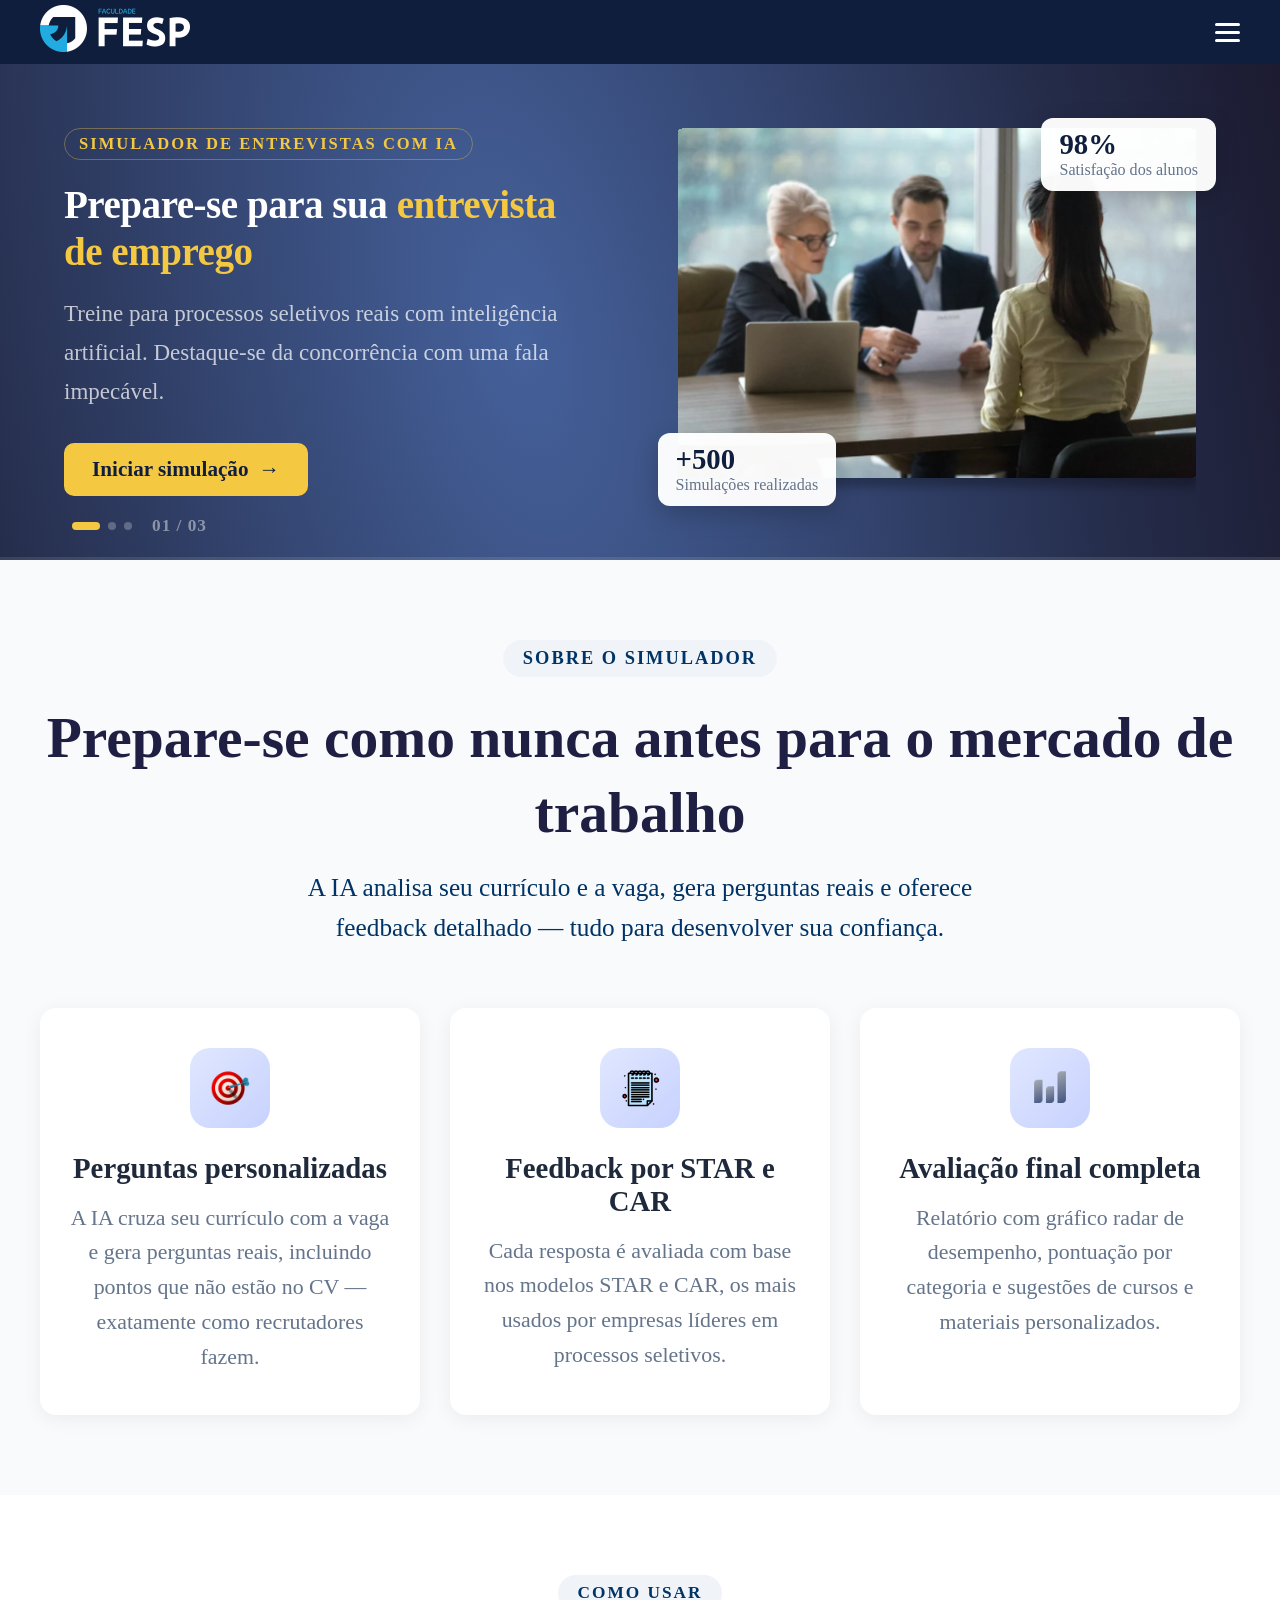
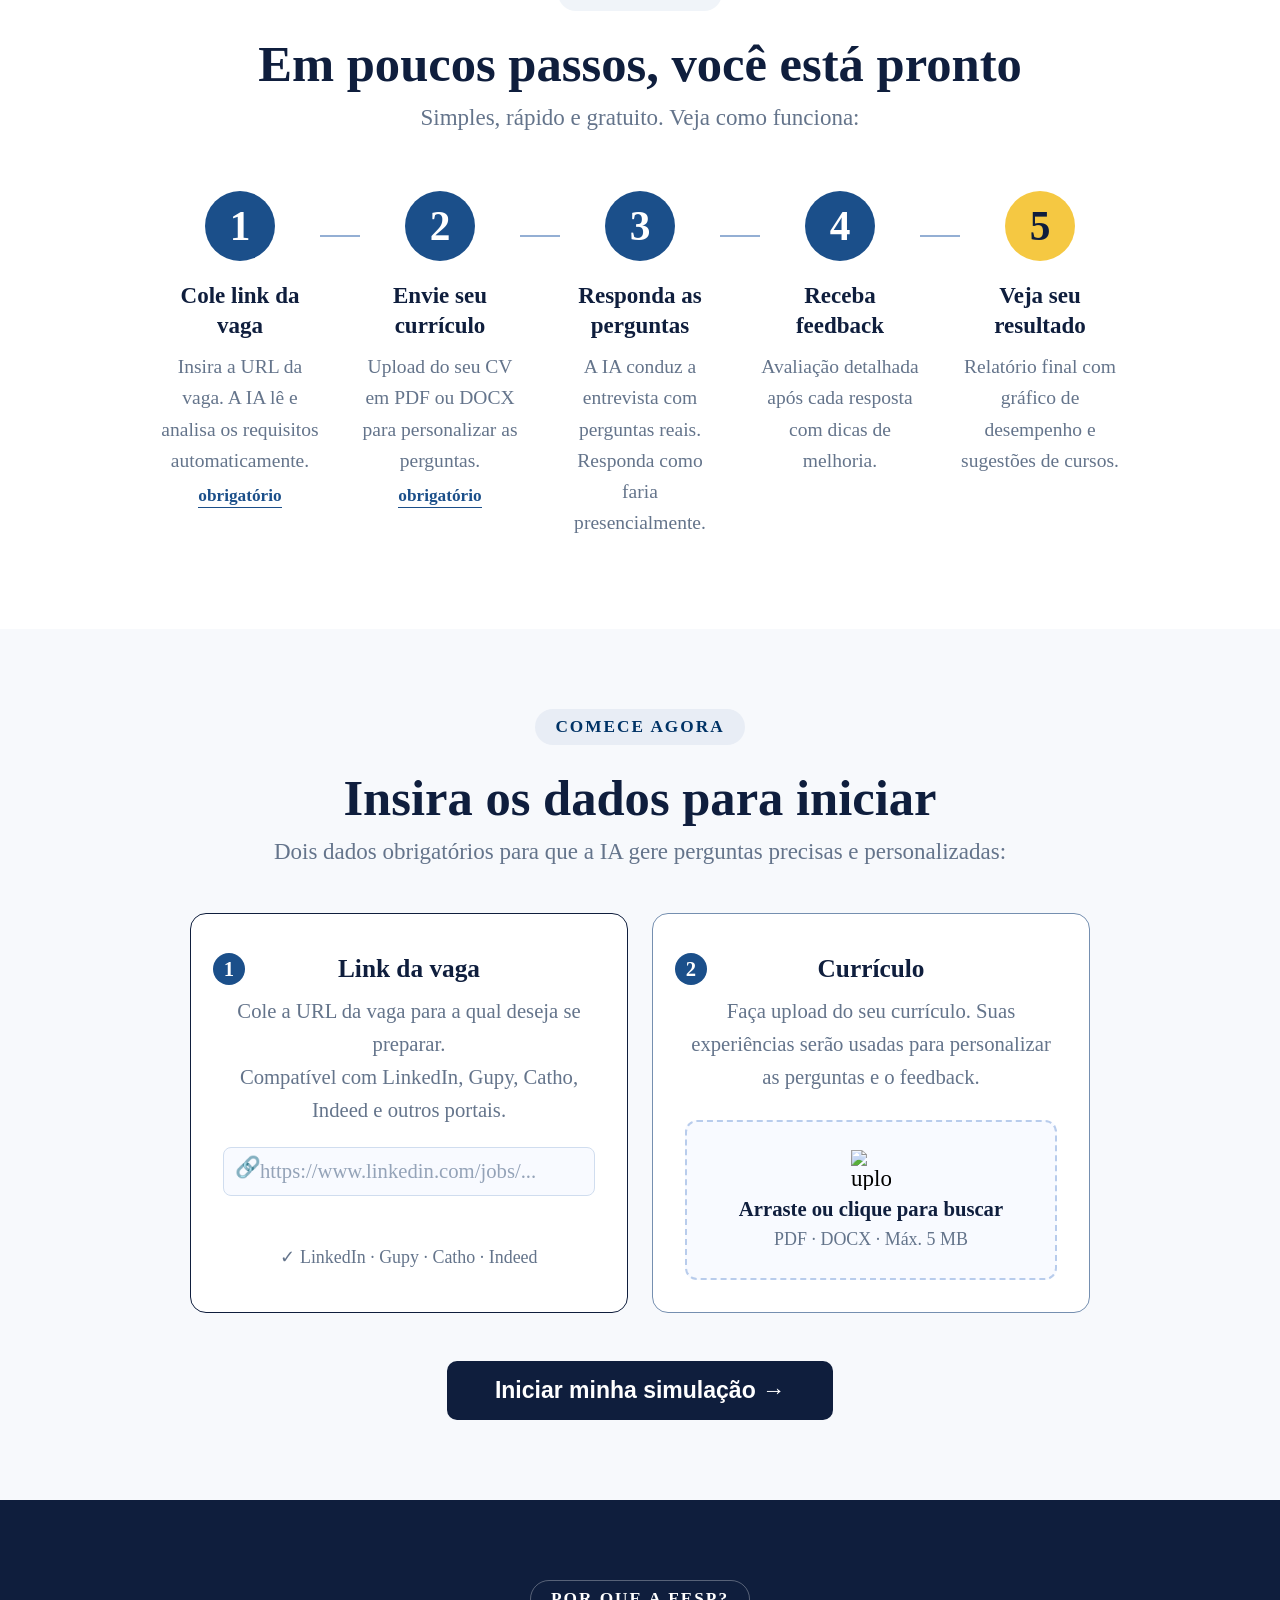
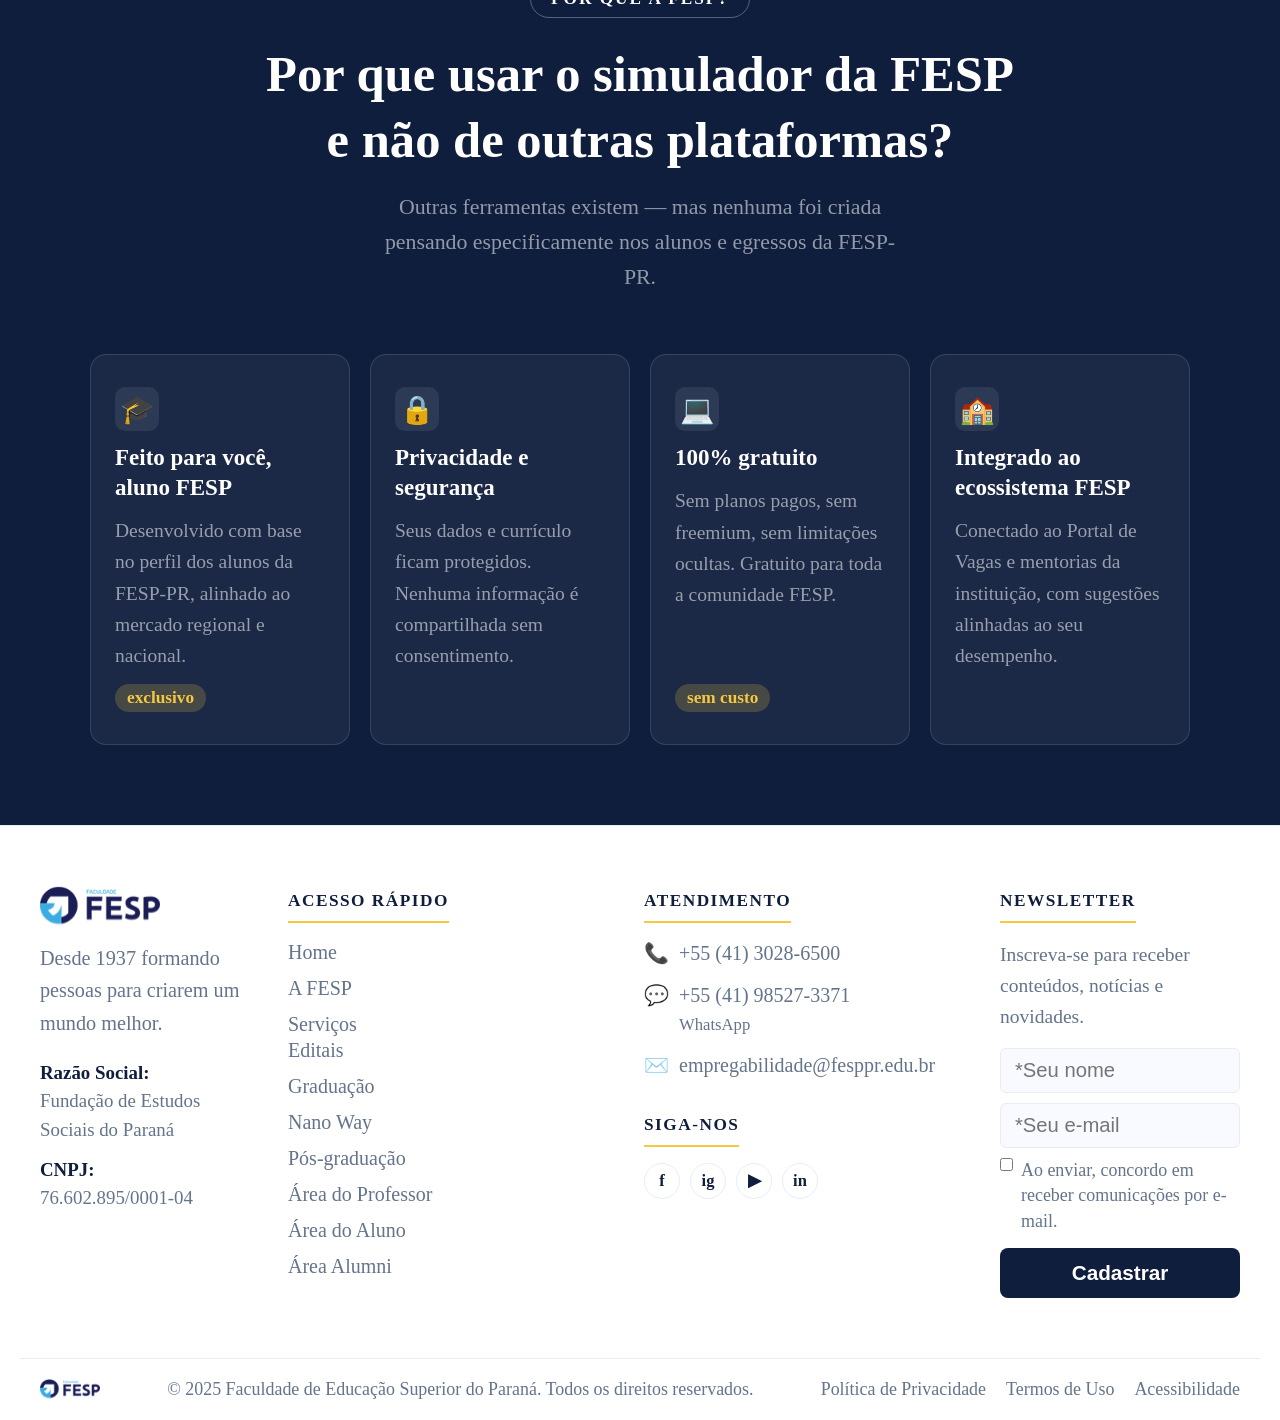
==== commit 8cea6356: "corrige erros js chatbot - selecionarModo e hamburguer" ====
--- a/index.html
+++ b/index.html
@@ -494,6 +494,12 @@
     <a href="dicas_de_preparacao.html" target="_blank" class="modal-dicas-link">
       Ver dicas de preparação antes de começar →
     </a>
+    <div>
+      <br>
+  <a href="index.html" style="font-size:0.85rem; color:var(--muted); text-decoration:none;">
+    Ou voltar ao início →
+  </a>
+</div>
   </div>
 </div>
       <button type="submit" class="btn-modal">Iniciar simulação</button>
--- a/style.css
+++ b/style.css
@@ -15,6 +15,7 @@
   --border: #e8edf5;    /*cor para bordas e elementos de separação */
   --muted:  #64748b;    /*cor suave para textos e elementos secundários */
   --bg:     #f7f9fc;    /*cor para fundo da página / bg = background */
+  font-size: 23px;
 }
 
 .menu-superior{
@@ -149,8 +150,8 @@
   align-items: center;
   justify-content: space-between;
   gap: 48px;
-  padding: 64px 5%;           /* ← Alterado */
-  max-width: 1400px;          /* ← Aumentado */
+  padding: 64px 5%;       
+  max-width: 1400px;         
   margin: 0 auto;
   min-height: 480px;
 }
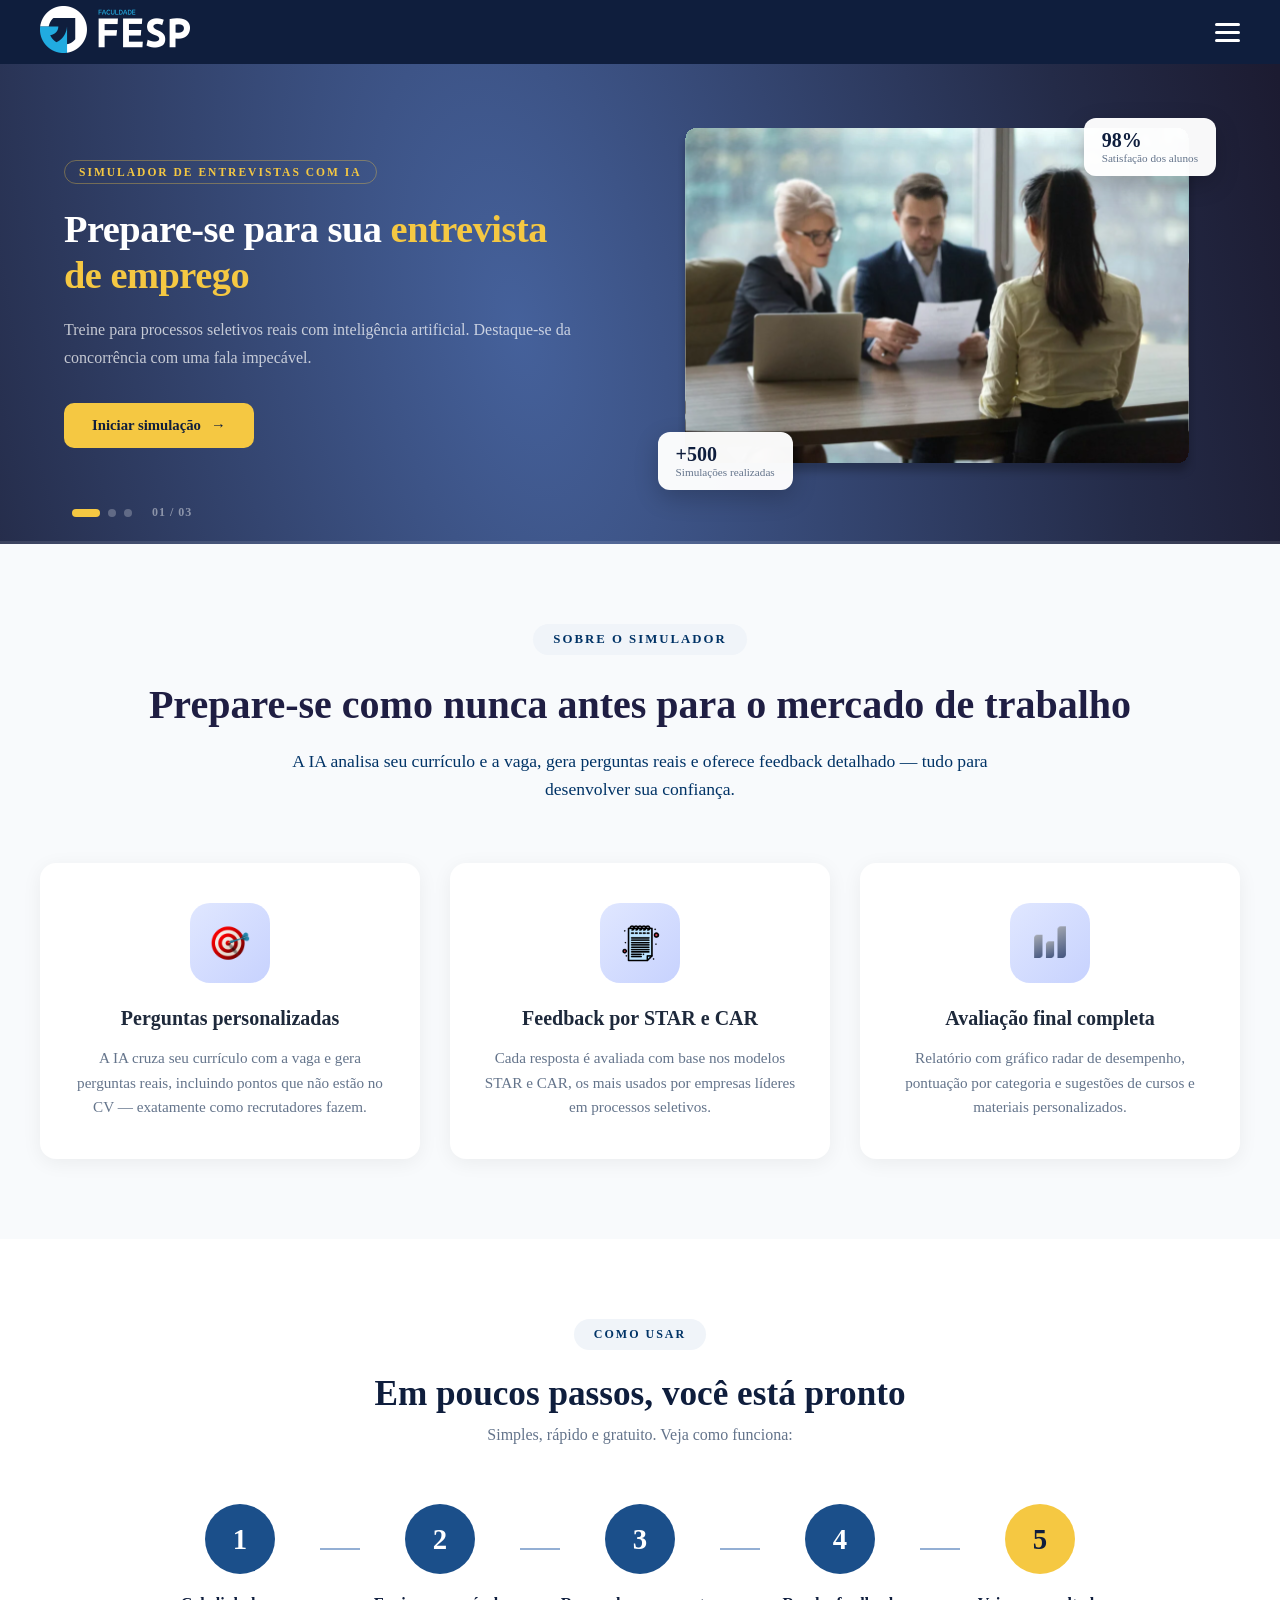
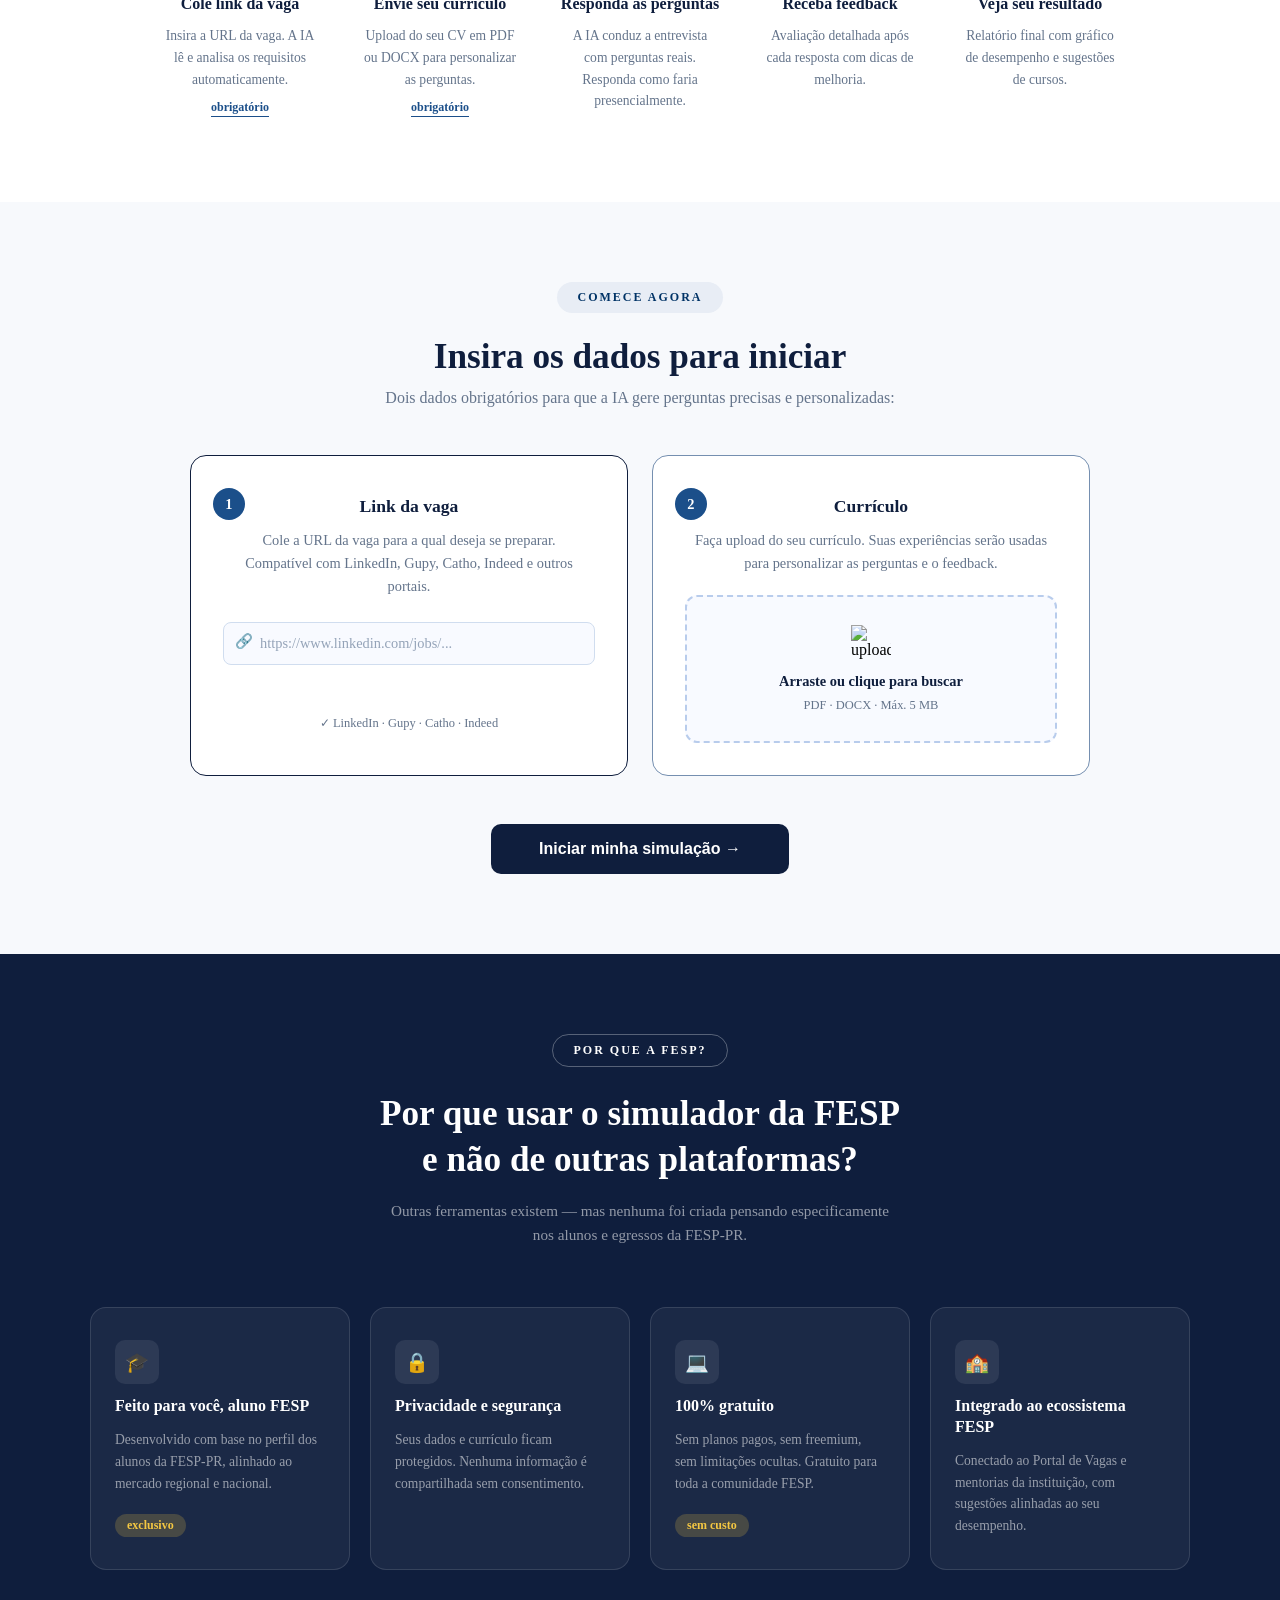
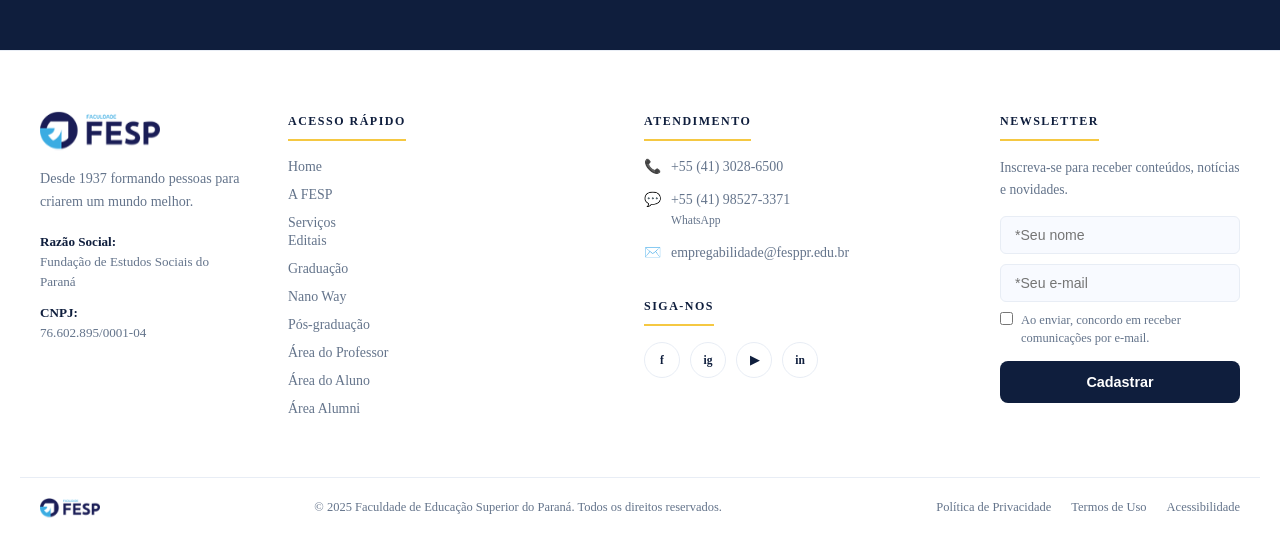
==== commit 5ea1deac: "versão voz e chat v2" ====
--- a/index.html
+++ b/index.html
@@ -494,12 +494,6 @@
     <a href="dicas_de_preparacao.html" target="_blank" class="modal-dicas-link">
       Ver dicas de preparação antes de começar →
     </a>
-    <div>
-      <br>
-  <a href="index.html" style="font-size:0.85rem; color:var(--muted); text-decoration:none;">
-    Ou voltar ao início →
-  </a>
-</div>
   </div>
 </div>
       <button type="submit" class="btn-modal">Iniciar simulação</button>
--- a/style.css
+++ b/style.css
@@ -15,7 +15,6 @@
   --border: #e8edf5;    /*cor para bordas e elementos de separação */
   --muted:  #64748b;    /*cor suave para textos e elementos secundários */
   --bg:     #f7f9fc;    /*cor para fundo da página / bg = background */
-  font-size: 23px;
 }
 
 .menu-superior{
@@ -150,8 +149,8 @@
   align-items: center;
   justify-content: space-between;
   gap: 48px;
-  padding: 64px 5%;       
-  max-width: 1400px;         
+  padding: 64px 5%;           /* ← Alterado */
+  max-width: 1400px;          /* ← Aumentado */
   margin: 0 auto;
   min-height: 480px;
 }
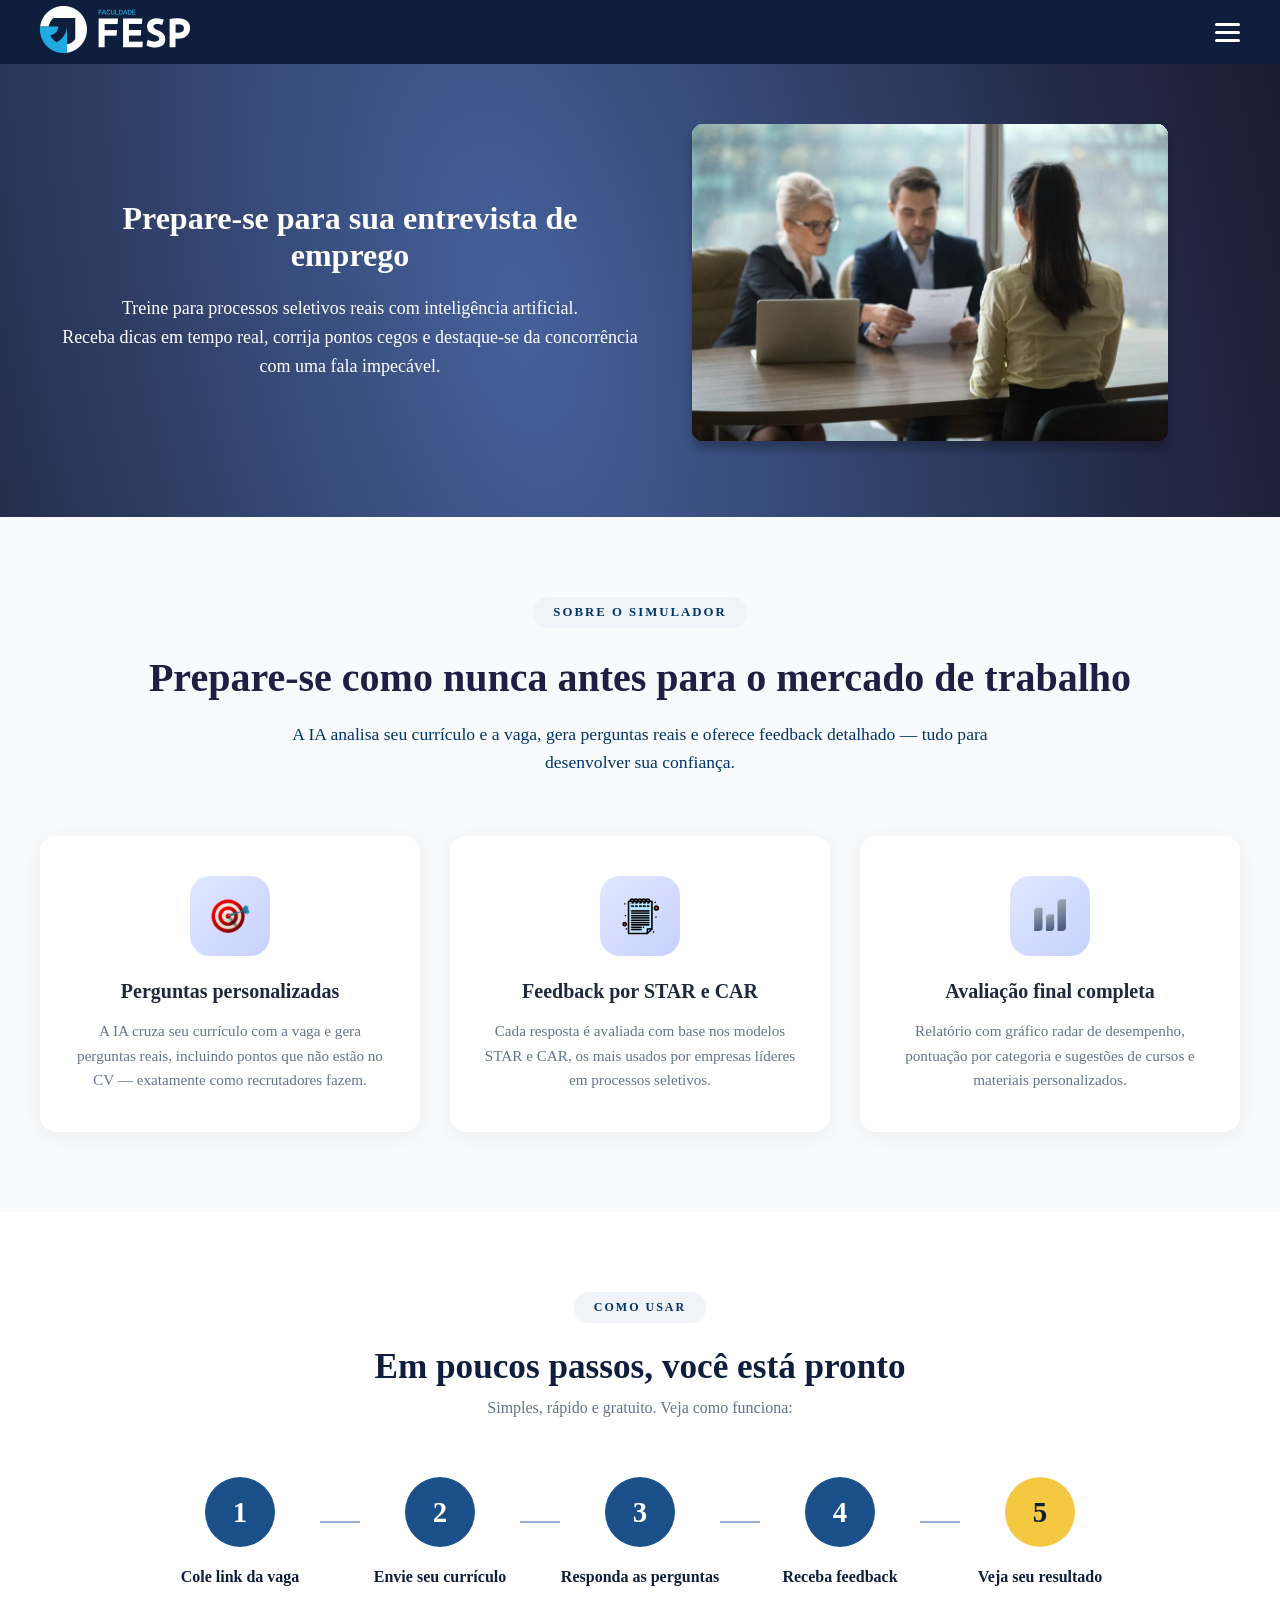
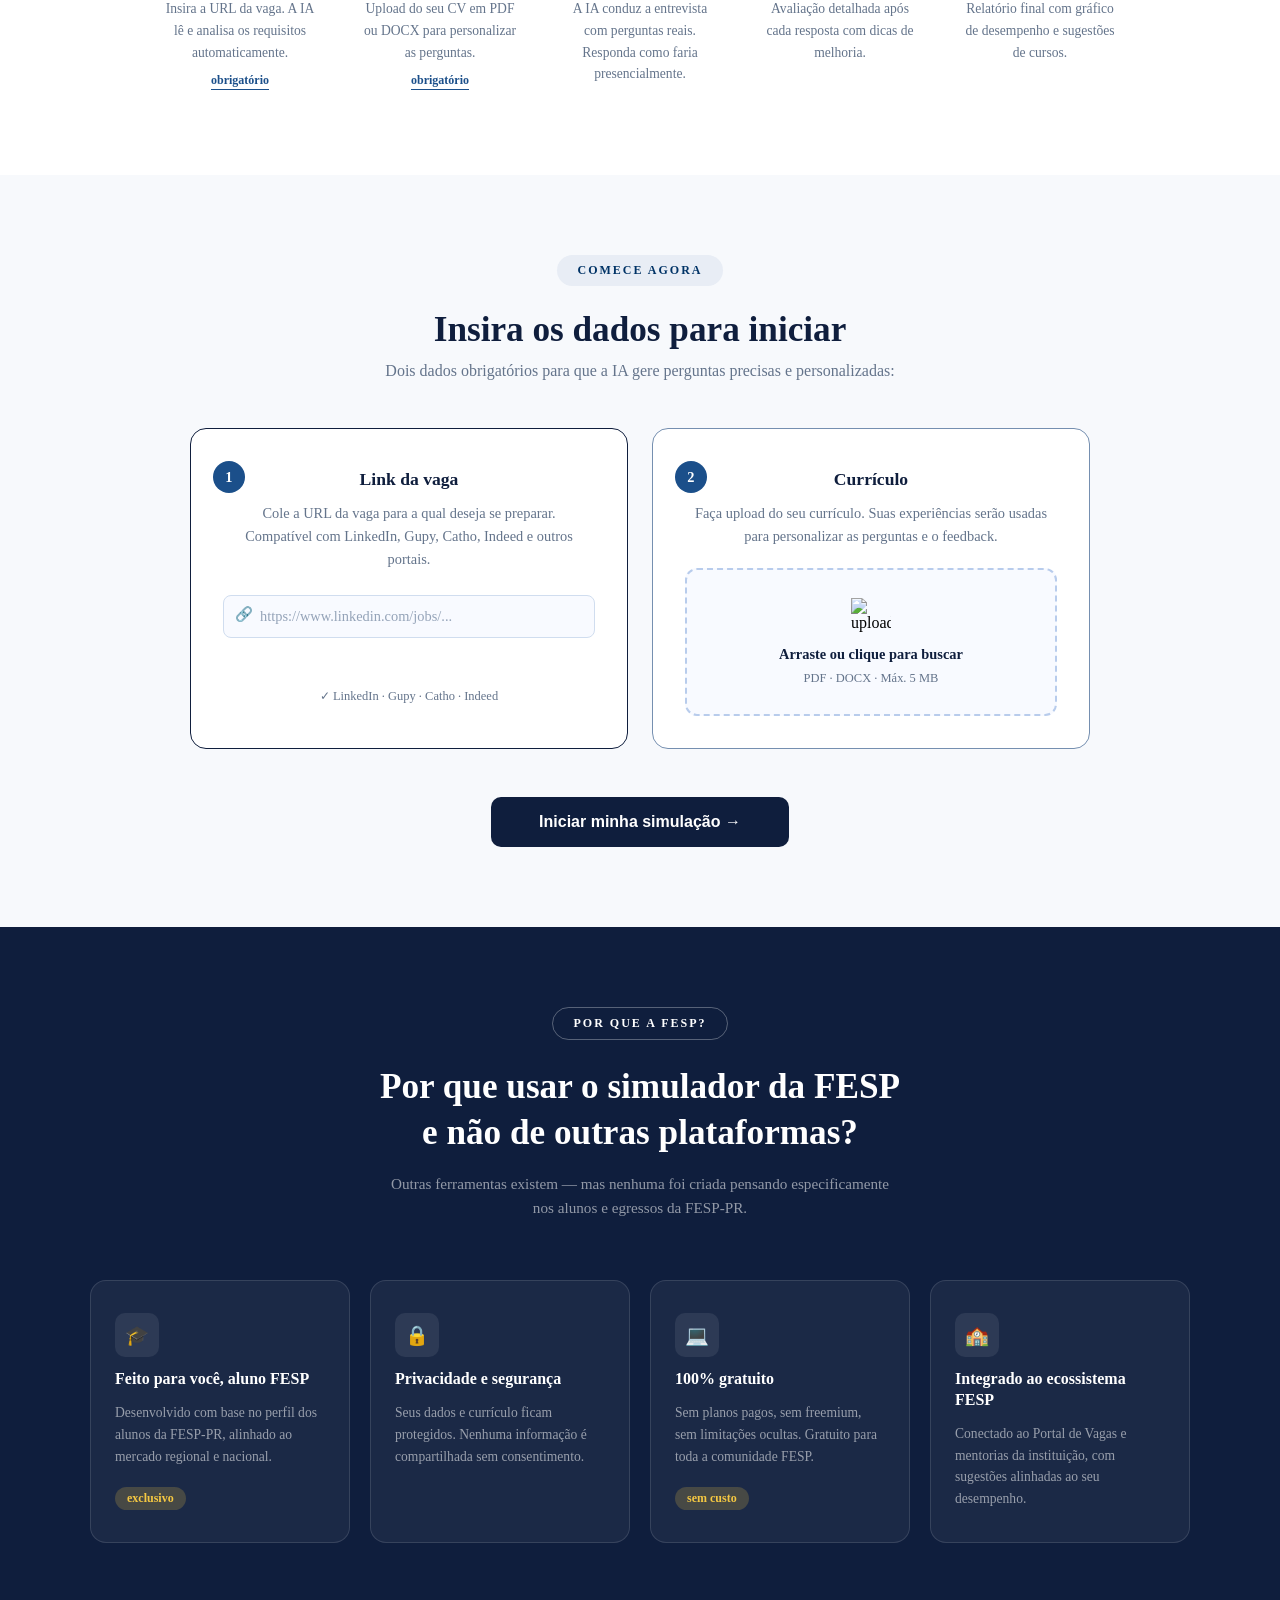
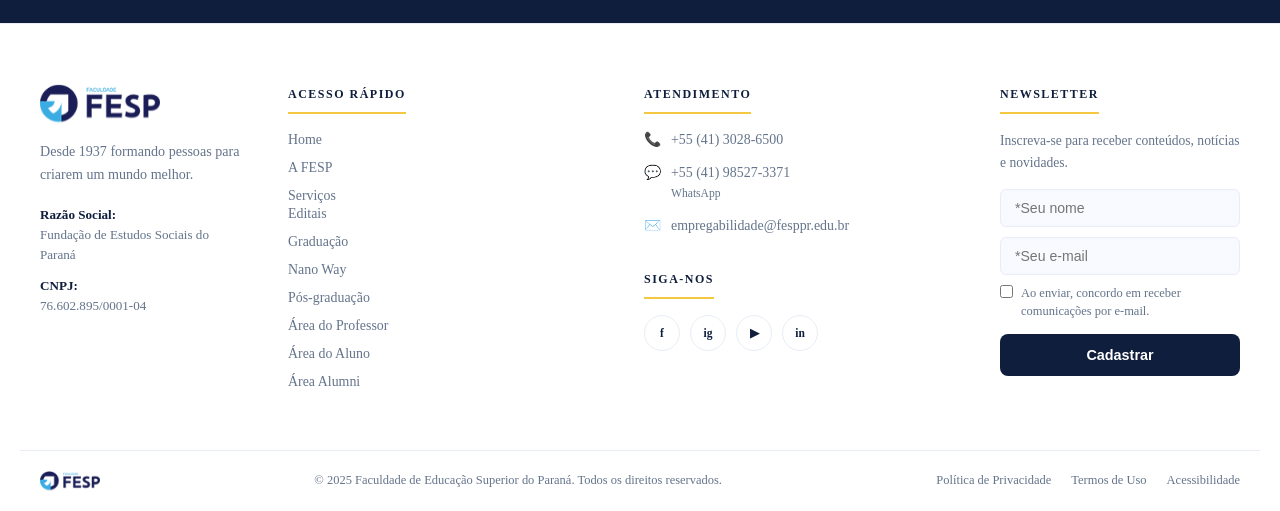
==== commit 13cfca36: "v1" ====
--- a/index.html
+++ b/index.html
@@ -1,4 +1,3 @@
-
 <!DOCTYPE html>
 <html lang="pt-br">
 <head>
@@ -33,7 +32,7 @@
           <nav>
             <h2 class="menu-titulo">MENU</h2>
             <ul class="menu-secao">
-                <li class="secao-titulo"><a href="#">INÍCIO</a></li>
+                <li class="secao-titulo"><a href="#">SIMULADOR</a></li>
                 <li><a href="#comece-agora" class="destaque">Faça sua simulação</a></li>
                 <li><a href="https://fesppr.edu.br/empregabilidade/">Portal de Empregabilidade</a></li>
             </ul>
@@ -64,107 +63,20 @@
      </aside>
 
 <main>
-
-
-<!-- SEÇÃO HERO — CARROSSEL -->
-<section class="hero-carousel" id="heroCarousel" aria-label="Apresentação do simulador">
- 
-  <div class="hc-track" id="hcTrack">
- 
-    <!-- SLIDE 1 -->
-    <div class="hc-slide" aria-hidden="false">
-      <div class="hc-slide-inner">
-        <div class="hc-content">
-          <span class="hc-eyebrow">Simulador de Entrevistas com IA</span>
-          <h1 class="hc-title">Prepare-se para sua <em>entrevista de emprego</em></h1>
-          <p class="hc-desc">Treine para processos seletivos reais com inteligência artificial. Destaque-se da concorrência com uma fala impecável.</p>
-          <a href="#comece-agora" class="hc-btn">Iniciar simulação <span class="hc-btn-arrow">→</span></a>
-        </div>
-        <div class="hc-visual">
-          <div class="hc-img-wrap">
-            <img src="imagens/imagens_diversas/entrevista.svg" alt="Entrevista de emprego">
-          </div>
-          <div class="hc-stat-card hc-stat-1">
-            <span class="hc-stat-num">+500</span>
-            <span class="hc-stat-lbl">Simulações realizadas</span>
-          </div>
-          <div class="hc-stat-card hc-stat-2">
-            <span class="hc-stat-num">98%</span>
-            <span class="hc-stat-lbl">Satisfação dos alunos</span>
-          </div>
-        </div>
-      </div>
-    </div>
- 
-    <!-- SLIDE 2 -->
-    <div class="hc-slide" aria-hidden="true">
-      <div class="hc-slide-inner">
-        <div class="hc-content">
-          <span class="hc-eyebrow">Tecnologia personalizada</span>
-          <h1 class="hc-title">Perguntas <em>geradas para você</em>, baseadas na vaga real</h1>
-          <p class="hc-desc">A IA lê seu currículo e o link da vaga para criar perguntas que recrutadores realmente fazem — incluindo o que não está no seu CV.</p>
-          <a href="#comece-agora" class="hc-btn">Testar agora <span class="hc-btn-arrow">→</span></a>
-        </div>
-        <div class="hc-visual">
-          <div class="hc-img-wrap">
-            <img src="imagens/imagens_diversas/entrevista2.svg" alt="Perguntas personalizadas">
-          </div>
-          <div class="hc-stat-card hc-stat-1">
-            <span class="hc-stat-num">STAR</span>
-            <span class="hc-stat-lbl">Metodologia aplicada</span>
-          </div>
-          <div class="hc-stat-card hc-stat-2">
-            <span class="hc-stat-num">CAR</span>
-            <span class="hc-stat-lbl">Avaliação por resposta</span>
-          </div>
-        </div>
-      </div>
-    </div>z'
- 
-    <!-- SLIDE 3 -->
-    <div class="hc-slide" aria-hidden="true">
-      <div class="hc-slide-inner">
-        <div class="hc-content">
-          <span class="hc-eyebrow">Relatório detalhado</span>
-          <h1 class="hc-title">Evolua com <em>feedback real</em> a cada simulação</h1>
-          <p class="hc-desc">Gráfico radar de desempenho, pontuação por categoria, pontos fortes e sugestões de cursos para você ir além.</p>
-          <a href="#comece-agora" class="hc-btn">Ver como funciona <span class="hc-btn-arrow">→</span></a>
-        </div>
-        <div class="hc-visual">
-          <div class="hc-img-wrap">
-            <img src="imagens/imagens_diversas/entrevista3.svg" alt="Relatório de desempenho">
-          </div>
-          <div class="hc-stat-card hc-stat-1">
-            <span class="hc-stat-num">360°</span>
-            <span class="hc-stat-lbl">Avaliação completa</span>
-          </div>
-          <div class="hc-stat-card hc-stat-2">
-            <span class="hc-stat-num">100%</span>
-            <span class="hc-stat-lbl">Gratuito para alunos</span>
-          </div>
-        </div>
-      </div>
-    </div>
- 
-  </div>
- 
-  <!-- DOTS + CONTADOR -->
-  <div class="hc-controls">
-    <div class="hc-dots" role="tablist" aria-label="Selecionar slide">
-      <button class="hc-dot active" role="tab" aria-selected="true"  aria-label="Slide 1" onclick="hcGo(0)"></button>
-      <button class="hc-dot"        role="tab" aria-selected="false" aria-label="Slide 2" onclick="hcGo(1)"></button>
-      <button class="hc-dot"        role="tab" aria-selected="false" aria-label="Slide 3" onclick="hcGo(2)"></button>
-    </div>
-    <div class="hc-counter">
-      <span id="hcCur">01</span><span class="hc-sep"> / </span><span>03</span>
-    </div>
-  </div>
- 
-  <!-- BARRA DE PROGRESSO -->
-  <div class="hc-progress">
-    <div class="hc-progress-fill" id="hcFill"></div>
-  </div>
- 
+     <!-- SEÇÃO HERO -->
+<section class="hero">
+  <div class="hero-texto">
+    <h1>Prepare-se para sua entrevista de emprego</h1>
+    <p>
+      Treine para processos seletivos reais com inteligência artificial.<br>
+      Receba dicas em tempo real, corrija pontos cegos e destaque-se da concorrência com uma fala impecável.
+    </p>
+    
+  </div>
+
+  <div class="hero-imagem">
+    <img src="imagens/imagens_diversas/entrevista.svg" alt="Entrevista de emprego">
+  </div>
 </section>
 
 <!-- SEÇÃO SOBRE -->
@@ -267,6 +179,7 @@
   </div>
 </section>
 
+<!-- SEÇÃO COMECE AGORA -->
 <!-- SEÇÃO COMECE AGORA -->
 <section class="comece-agora" id="comece-agora">
   <div class="comece-container">
@@ -320,7 +233,6 @@
   </div>
 </section>
 
-
 <!-- SEÇÃO POR QUE A FESP -->
 <section class="por-que">
   <div class="por-que-container">
@@ -364,7 +276,6 @@
   </div>
 </section>
 </main>
-
 
 <!-- RODAPÉ -->
 <footer class="rodape">
@@ -470,7 +381,6 @@
  ============================================================================================================//-->
 <div id="modalOverlay" class="modal-overlay">
   <div class="modal">
-    
     <button id="fecharModal" class="modal-fechar">&times;</button>
 
     <h2>Comece sua simulação</h2>
@@ -487,15 +397,7 @@
         <input type="checkbox" id="termos" required>
         <span>Ao iniciar a simulação, você concorda com os Termos de Uso e a Política de Privacidade.</span>
       </label>
-      <div class="modal-dicas">
-  <span class="modal-dicas-icone">💡</span>
-  <div>
-    <p class="modal-dicas-texto">Primeira vez por aqui?</p>
-    <a href="dicas_de_preparacao.html" target="_blank" class="modal-dicas-link">
-      Ver dicas de preparação antes de começar →
-    </a>
-  </div>
-</div>
+
       <button type="submit" class="btn-modal">Iniciar simulação</button>
     </form>
   </div>
--- a/style.css
+++ b/style.css
@@ -122,216 +122,47 @@
 .areas .secao-titulo a { color: #9ca3af; }          /* cinza claro */
 
 
-/* HERO CARROSSEL */
-.hero-carousel {
-  position: relative;
-  overflow: hidden;
-  background: var(--navy);
-  min-height: 480px;
-}
- 
-.hc-track {
-  display: flex;
-  transition: transform 0.75s cubic-bezier(0.77, 0, 0.18, 1);
-  will-change: transform;
-}
- 
-.hc-slide {
-  min-width: 100%;
-  flex-shrink: 0;
-  background-image: url("imagens/imagens_diversas/fundogradiente.svg");
-  background-size: cover;
-  background-position: center;
-}
- 
-.hc-slide-inner {
+/* SEÇÃO HERO */
+.hero {
   display: flex;
   align-items: center;
   justify-content: space-between;
-  gap: 48px;
-  padding: 64px 5%;           /* ← Alterado */
-  max-width: 1400px;          /* ← Aumentado */
-  margin: 0 auto;
-  min-height: 480px;
-}
- 
-/* CONTEÚDO ESQUERDO */
-.hc-content {
-  flex: 1 1 0;
-  min-width: 0;
-  max-width: 520px;
-}
- 
-.hc-eyebrow {
-  display: inline-block;
-  font-size: 0.72rem;
-  font-weight: 700;
-  letter-spacing: 2px;
-  text-transform: uppercase;
-  color: var(--yellow);
-  border: 1px solid rgba(245, 200, 66, 0.35);
-  padding: 5px 14px;
-  border-radius: 99px;
-  margin-bottom: 22px;
-}
- 
-.hc-title {
-  font-size: clamp(1.7rem, 3vw, 2.5rem);
-  font-weight: 800;
+  background-image: url("imagens/imagens_diversas/fundogradiente.svg");
+  background-size: cover;     /* garante que não repete */
+  background-repeat: no-repeat;
+  background-position: center;
   color: var(--white);
-  line-height: 1.2;
-  margin-bottom: 18px;
-  letter-spacing: -0.5px;
-}
- 
-.hc-title em {
-  font-style: normal;
-  color: var(--yellow);
-}
- 
-.hc-desc {
-  font-size: 1rem;
-  color: rgba(255, 255, 255, 0.72);
-  line-height: 1.7;
-  margin-bottom: 32px;
-}
- 
-.hc-btn {
-  display: inline-flex;
-  align-items: center;
-  gap: 10px;
-  background: var(--yellow);
-  color: var(--navy);
-  font-weight: 800;
-  font-size: 0.92rem;
-  padding: 14px 28px;
-  border-radius: 10px;
-  text-decoration: none;
-  transition: transform 0.2s, box-shadow 0.2s;
-}
- 
-.hc-btn:hover {
-  transform: translateY(-2px);
-  box-shadow: 0 8px 24px rgba(245, 200, 66, 0.35);
-}
- 
-.hc-btn-arrow {
-  transition: transform 0.2s;
-}
- 
-.hc-btn:hover .hc-btn-arrow {
-  transform: translateX(4px);
-}
- 
-/* VISUAL DIREITO */
-.hc-img-wrap {
-  width: 100%;
-  border-radius: 0;
-  overflow: hidden;
-  box-shadow: none;
-}
-
-.hc-img-wrap img {
-  width: 100%;
-  height: 100%;
-  display: block;
-  object-fit: cover;
-  object-position: center top;
-}
-
-.hc-visual {
-  flex: 0 0 45%;
-  max-width: 45%;
-  position: relative;
-  display: flex;
-  align-items: stretch;
-  margin-right: 20px;
-  align-self: stretch; /* estica até a altura total do slide */
-}
- 
-/* STAT CARDS FLUTUANTES */
-.hc-stat-card {
-  position: absolute;
-  background: rgba(255, 255, 255, 0.97);
-  border-radius: 12px;
-  padding: 12px 18px;
-  box-shadow: 0 8px 24px rgba(0, 0, 0, 0.2);
-  display: flex;
-  flex-direction: column;
-  gap: 2px;
-}
- 
-.hc-stat-1 { bottom: -10px; left: -20px; }
-.hc-stat-2 { top: -10px;    right: -20px; }
- 
-.hc-stat-num {
-  font-size: 1.25rem;
-  font-weight: 800;
-  color: var(--navy);
-  line-height: 1;
-}
- 
-.hc-stat-lbl {
-  font-size: 0.7rem;
-  color: var(--muted);
-  font-weight: 500;
-  white-space: nowrap;
-}
- 
-/* CONTROLES (dots + contador) */
-.hc-controls {
-  position: absolute;
-  bottom: 24px;
-  left: 72px;
-  display: flex;
-  align-items: center;
-  gap: 20px;
-  z-index: 10;
-}
- 
-.hc-dots { display: flex; gap: 8px; }
- 
-.hc-dot {
-  width: 8px;
-  height: 8px;
-  border-radius: 50%;
-  background: rgba(255, 255, 255, 0.25);
-  border: none;
-  cursor: pointer;
-  padding: 0;
-  transition: background 0.3s, width 0.3s, border-radius 0.3s;
-}
- 
-.hc-dot.active {
-  width: 28px;
-  border-radius: 4px;
-  background: var(--yellow);
-}
- 
-.hc-counter {
-  font-size: 0.75rem;
-  font-weight: 700;
-  color: rgba(255, 255, 255, 0.45);
-  letter-spacing: 1px;
-}
- 
-/* BARRA DE PROGRESSO */
-.hc-progress {
-  position: absolute;
-  bottom: 0;
-  left: 0;
-  width: 100%;
-  height: 3px;
-  background: rgba(255, 255, 255, 0.1);
-}
- 
-.hc-progress-fill {
-  height: 100%;
-  background: var(--yellow);
-  width: 0%;
-  transition: width 0.06s linear;
-}
- 
+  padding: 60px;
+}
+
+.hero-texto {
+  flex: 1;
+  max-width: 50%;
+}
+
+.hero-texto h1 {
+  font-size: 32px;
+  margin-bottom: 20px;
+  color: var(--white); /* destaque no título */
+  text-align: center;
+}
+
+.hero-texto p {
+  font-size: 18px;
+  line-height: 1.6;
+  text-align: center;
+}
+
+.hero-imagem {
+  flex: 1;
+  display: flex;
+  justify-content: center;
+}
+
+.hero-imagem img {
+  max-width: 100%;
+  border-radius: 8px;
+}
 
 
 /*SEÇÃO SOBRE*/
@@ -1304,33 +1135,7 @@
 }
 
 
-.modal-dicas {
-  display: flex;
-  align-items: flex-start;
-  gap: 10px;
-  background: #f0f4ff;
-  border: 1px solid #c7d4f0;
-  border-radius: 10px;
-  padding: 14px 16px;
-  margin-top: 18px;
-}
-
-.modal-dicas-icone { font-size: 1.3rem; flex-shrink: 0; }
-
-.modal-dicas-texto {
-  font-size: 0.8rem;
-  color: var(--muted);
-  margin: 0 0 4px;
-}
-
-.modal-dicas-link {
-  font-size: 0.85rem;
-  font-weight: 700;
-  color: var(--blue);
-  text-decoration: none;
-}
-
-.modal-dicas-link:hover { text-decoration: underline; }
+
 
 
 
@@ -1478,27 +1283,4 @@
   .rodape-barra-logo {
     display: none; /* esconde logo pequena no celular */
   }
-}
-
-/* RESPONSIVO PARTE CARROSEL*/
-@media (max-width: 960px) {
-  .hc-slide-inner {
-    flex-direction: column;
-    padding: 48px 32px 80px;
-    gap: 32px;
-    min-height: auto;
-    text-align: center;
-    align-items: center;
-  }
-  .hc-content  { max-width: 100%; }
-  .hc-visual   { max-width: 380px; width: 100%; }
-  .hc-stat-1   { bottom: -8px; left: 0; }
-  .hc-stat-2   { top: -8px;    right: 0; }
-  .hc-controls { left: 50%; transform: translateX(-50%); bottom: 18px; }
-}
- 
-@media (max-width: 600px) {
-  .hc-slide-inner { padding: 40px 20px 80px; }
-  .hc-title        { font-size: 1.55rem; }
-  .hc-stat-card    { display: none; }
 }
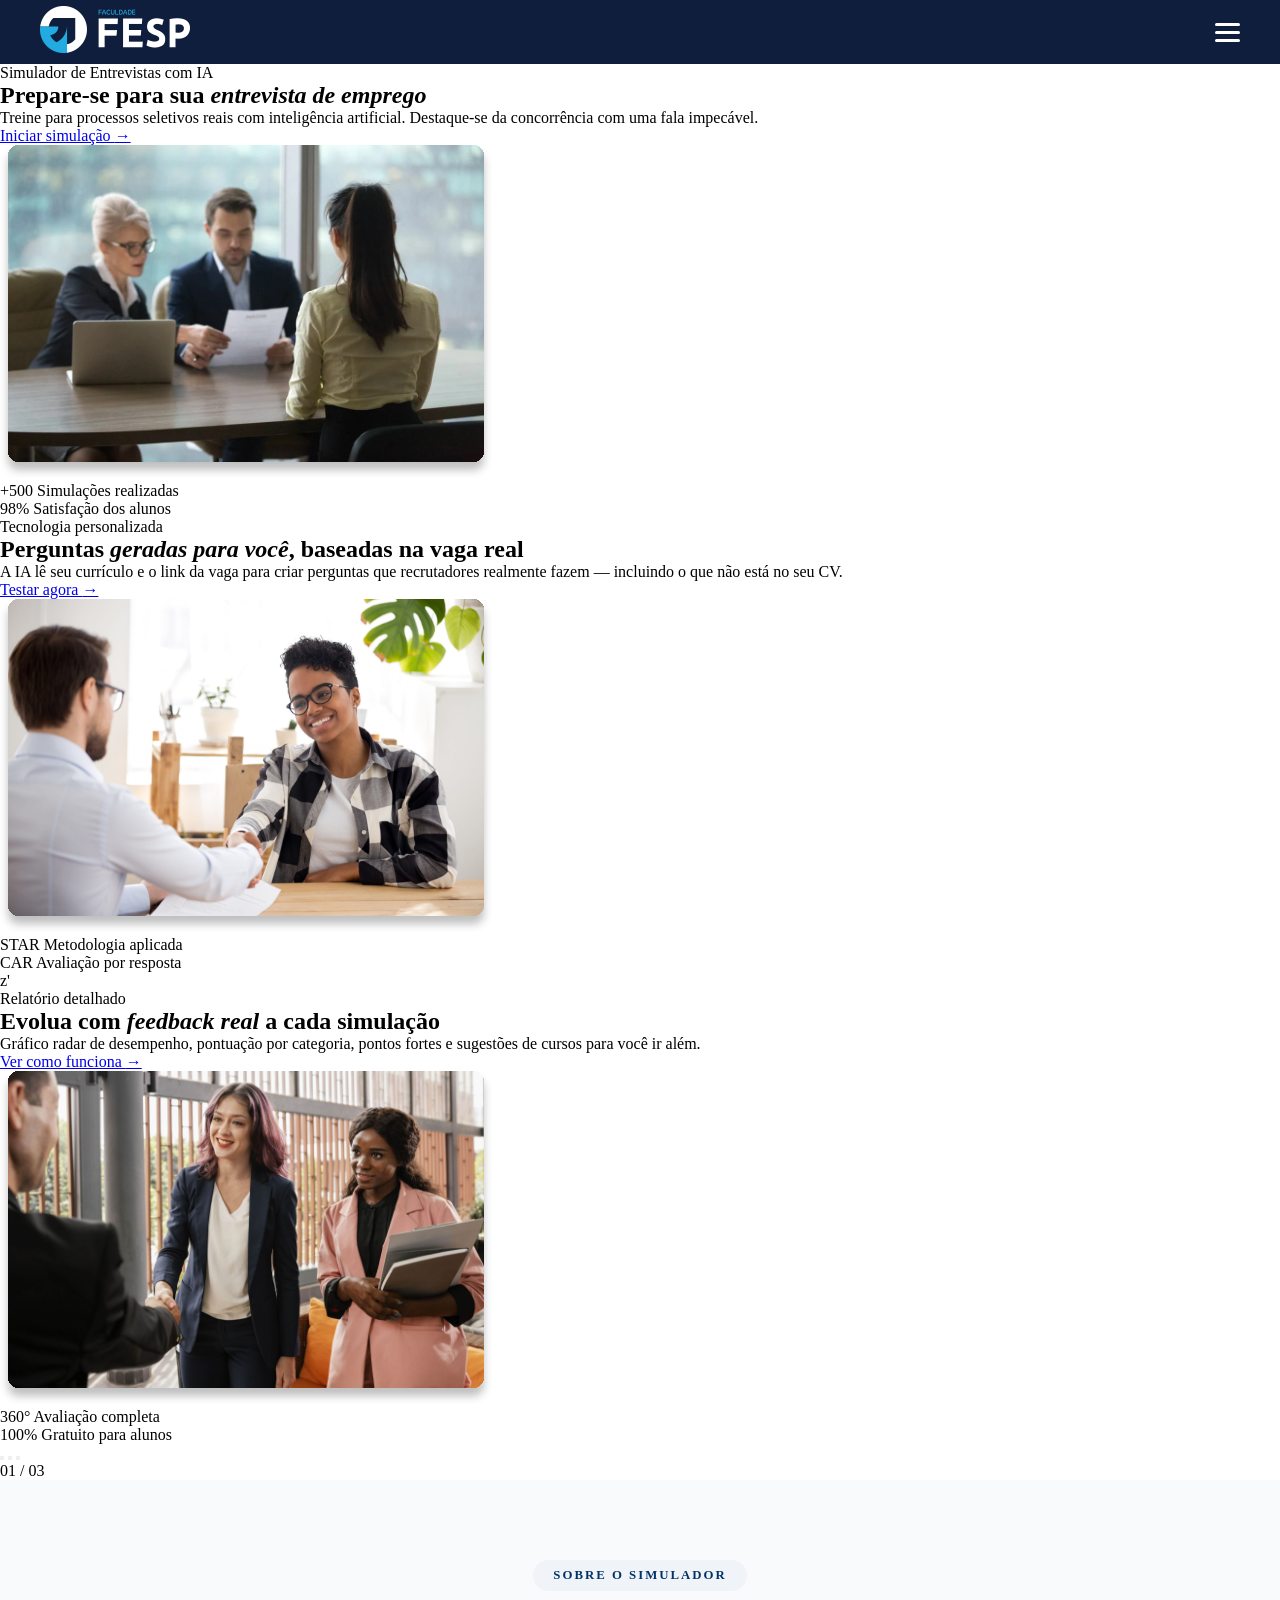
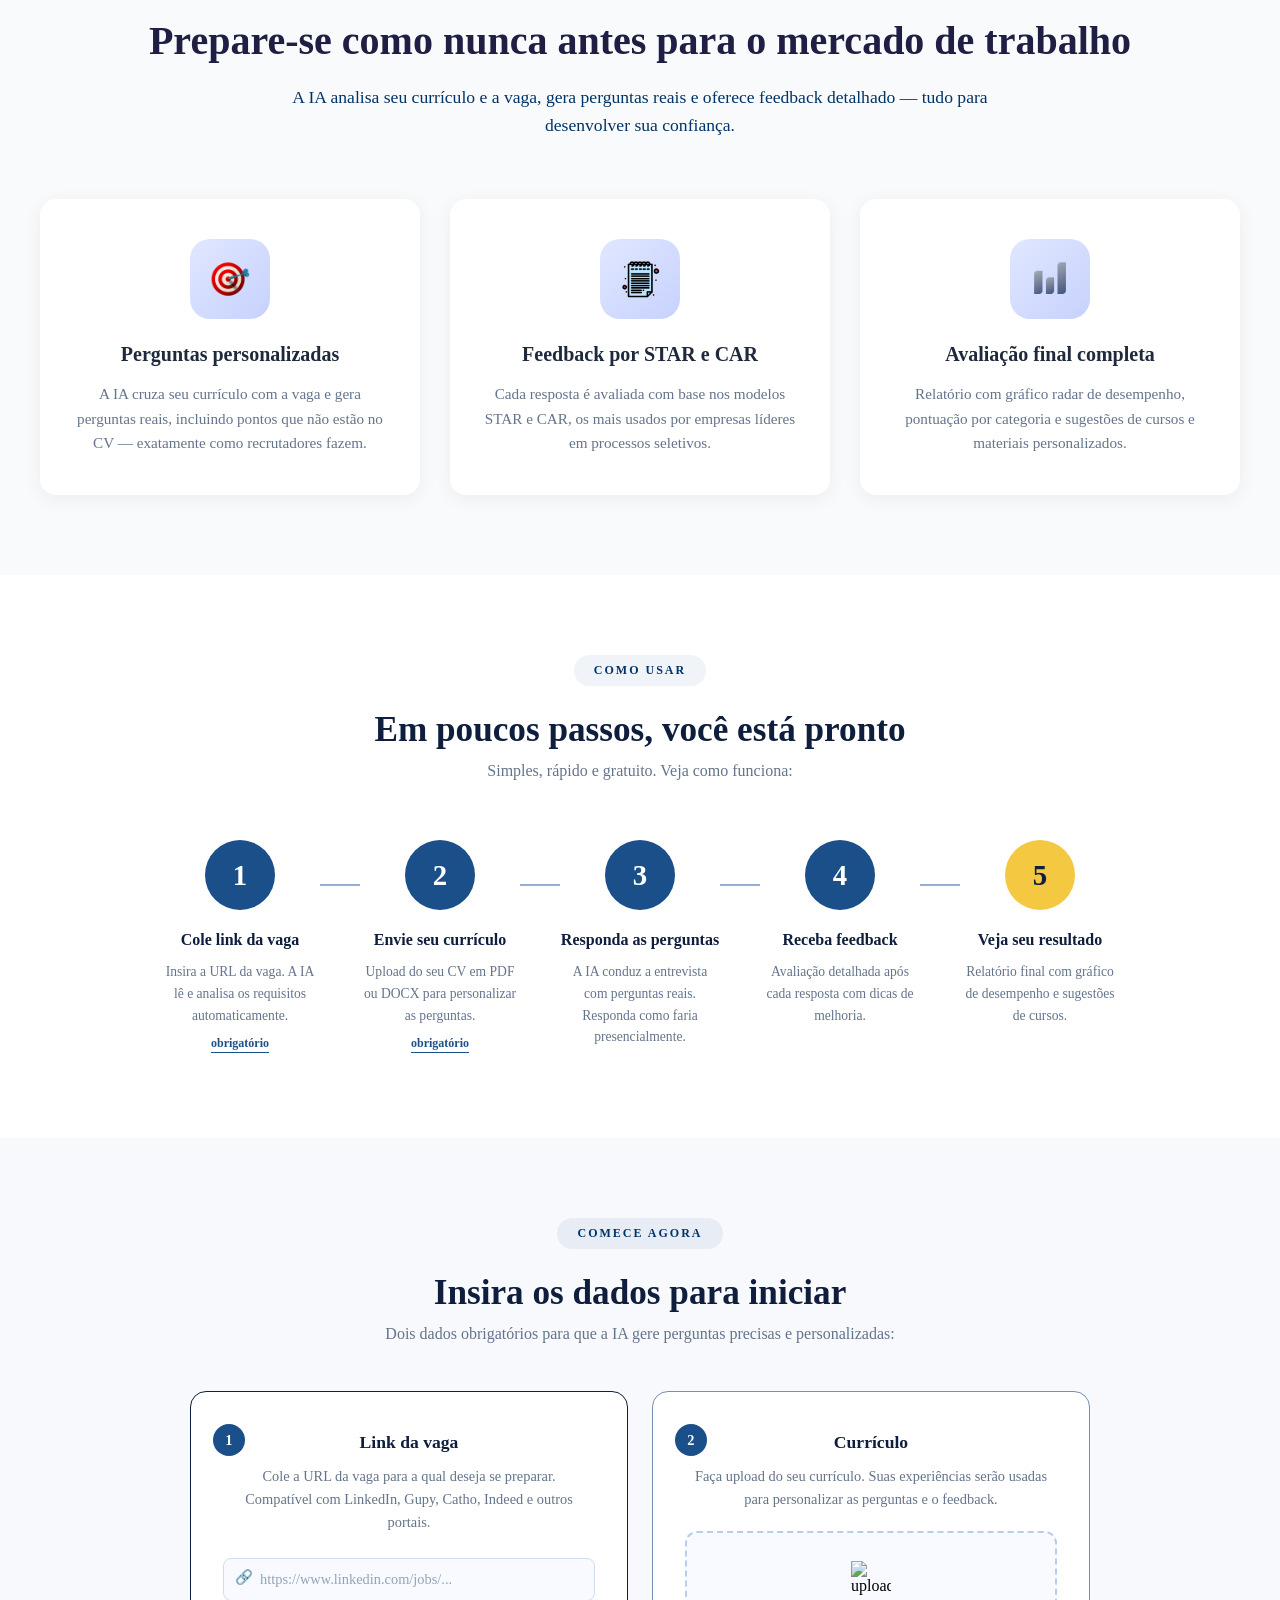
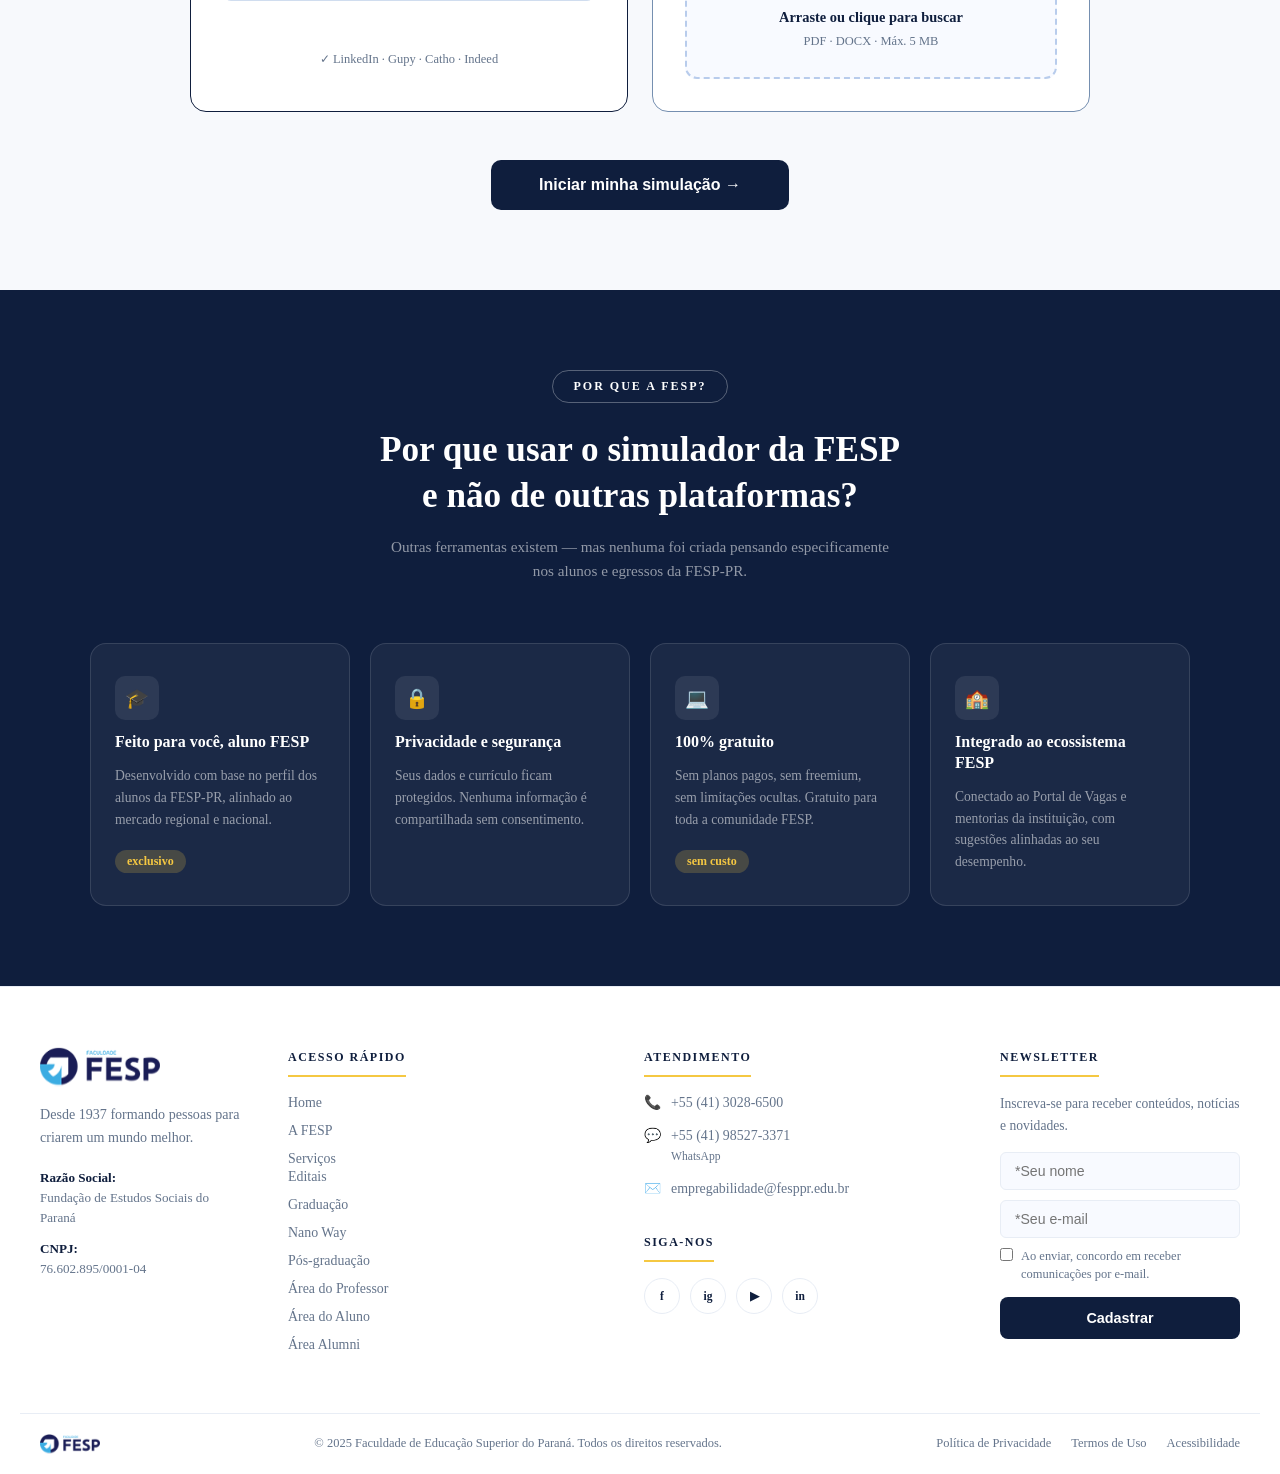
==== commit b327c181: "adicionado novamente o carrossel" ====
--- a/index.html
+++ b/index.html
@@ -32,7 +32,7 @@
           <nav>
             <h2 class="menu-titulo">MENU</h2>
             <ul class="menu-secao">
-                <li class="secao-titulo"><a href="#">SIMULADOR</a></li>
+                <li class="secao-titulo"><a href="#">INÍCIO</a></li>
                 <li><a href="#comece-agora" class="destaque">Faça sua simulação</a></li>
                 <li><a href="https://fesppr.edu.br/empregabilidade/">Portal de Empregabilidade</a></li>
             </ul>
@@ -63,20 +63,107 @@
      </aside>
 
 <main>
-     <!-- SEÇÃO HERO -->
-<section class="hero">
-  <div class="hero-texto">
-    <h1>Prepare-se para sua entrevista de emprego</h1>
-    <p>
-      Treine para processos seletivos reais com inteligência artificial.<br>
-      Receba dicas em tempo real, corrija pontos cegos e destaque-se da concorrência com uma fala impecável.
-    </p>
-    
-  </div>
-
-  <div class="hero-imagem">
-    <img src="imagens/imagens_diversas/entrevista.svg" alt="Entrevista de emprego">
-  </div>
+
+
+<!-- SEÇÃO HERO — CARROSSEL -->
+<section class="hero-carousel" id="heroCarousel" aria-label="Apresentação do simulador">
+ 
+  <div class="hc-track" id="hcTrack">
+ 
+    <!-- SLIDE 1 -->
+    <div class="hc-slide" aria-hidden="false">
+      <div class="hc-slide-inner">
+        <div class="hc-content">
+          <span class="hc-eyebrow">Simulador de Entrevistas com IA</span>
+          <h1 class="hc-title">Prepare-se para sua <em>entrevista de emprego</em></h1>
+          <p class="hc-desc">Treine para processos seletivos reais com inteligência artificial. Destaque-se da concorrência com uma fala impecável.</p>
+          <a href="#comece-agora" class="hc-btn">Iniciar simulação <span class="hc-btn-arrow">→</span></a>
+        </div>
+        <div class="hc-visual">
+          <div class="hc-img-wrap">
+            <img src="imagens/imagens_diversas/entrevista.svg" alt="Entrevista de emprego">
+          </div>
+          <div class="hc-stat-card hc-stat-1">
+            <span class="hc-stat-num">+500</span>
+            <span class="hc-stat-lbl">Simulações realizadas</span>
+          </div>
+          <div class="hc-stat-card hc-stat-2">
+            <span class="hc-stat-num">98%</span>
+            <span class="hc-stat-lbl">Satisfação dos alunos</span>
+          </div>
+        </div>
+      </div>
+    </div>
+ 
+    <!-- SLIDE 2 -->
+    <div class="hc-slide" aria-hidden="true">
+      <div class="hc-slide-inner">
+        <div class="hc-content">
+          <span class="hc-eyebrow">Tecnologia personalizada</span>
+          <h1 class="hc-title">Perguntas <em>geradas para você</em>, baseadas na vaga real</h1>
+          <p class="hc-desc">A IA lê seu currículo e o link da vaga para criar perguntas que recrutadores realmente fazem — incluindo o que não está no seu CV.</p>
+          <a href="#comece-agora" class="hc-btn">Testar agora <span class="hc-btn-arrow">→</span></a>
+        </div>
+        <div class="hc-visual">
+          <div class="hc-img-wrap">
+            <img src="imagens/imagens_diversas/entrevista2.svg" alt="Perguntas personalizadas">
+          </div>
+          <div class="hc-stat-card hc-stat-1">
+            <span class="hc-stat-num">STAR</span>
+            <span class="hc-stat-lbl">Metodologia aplicada</span>
+          </div>
+          <div class="hc-stat-card hc-stat-2">
+            <span class="hc-stat-num">CAR</span>
+            <span class="hc-stat-lbl">Avaliação por resposta</span>
+          </div>
+        </div>
+      </div>
+    </div>z'
+ 
+    <!-- SLIDE 3 -->
+    <div class="hc-slide" aria-hidden="true">
+      <div class="hc-slide-inner">
+        <div class="hc-content">
+          <span class="hc-eyebrow">Relatório detalhado</span>
+          <h1 class="hc-title">Evolua com <em>feedback real</em> a cada simulação</h1>
+          <p class="hc-desc">Gráfico radar de desempenho, pontuação por categoria, pontos fortes e sugestões de cursos para você ir além.</p>
+          <a href="#comece-agora" class="hc-btn">Ver como funciona <span class="hc-btn-arrow">→</span></a>
+        </div>
+        <div class="hc-visual">
+          <div class="hc-img-wrap">
+            <img src="imagens/imagens_diversas/entrevista3.svg" alt="Relatório de desempenho">
+          </div>
+          <div class="hc-stat-card hc-stat-1">
+            <span class="hc-stat-num">360°</span>
+            <span class="hc-stat-lbl">Avaliação completa</span>
+          </div>
+          <div class="hc-stat-card hc-stat-2">
+            <span class="hc-stat-num">100%</span>
+            <span class="hc-stat-lbl">Gratuito para alunos</span>
+          </div>
+        </div>
+      </div>
+    </div>
+ 
+  </div>
+ 
+  <!-- DOTS + CONTADOR -->
+  <div class="hc-controls">
+    <div class="hc-dots" role="tablist" aria-label="Selecionar slide">
+      <button class="hc-dot active" role="tab" aria-selected="true"  aria-label="Slide 1" onclick="hcGo(0)"></button>
+      <button class="hc-dot"        role="tab" aria-selected="false" aria-label="Slide 2" onclick="hcGo(1)"></button>
+      <button class="hc-dot"        role="tab" aria-selected="false" aria-label="Slide 3" onclick="hcGo(2)"></button>
+    </div>
+    <div class="hc-counter">
+      <span id="hcCur">01</span><span class="hc-sep"> / </span><span>03</span>
+    </div>
+  </div>
+ 
+  <!-- BARRA DE PROGRESSO -->
+  <div class="hc-progress">
+    <div class="hc-progress-fill" id="hcFill"></div>
+  </div>
+ 
 </section>
 
 <!-- SEÇÃO SOBRE -->
@@ -179,7 +266,6 @@
   </div>
 </section>
 
-<!-- SEÇÃO COMECE AGORA -->
 <!-- SEÇÃO COMECE AGORA -->
 <section class="comece-agora" id="comece-agora">
   <div class="comece-container">
@@ -233,6 +319,7 @@
   </div>
 </section>
 
+
 <!-- SEÇÃO POR QUE A FESP -->
 <section class="por-que">
   <div class="por-que-container">
@@ -276,6 +363,7 @@
   </div>
 </section>
 </main>
+
 
 <!-- RODAPÉ -->
 <footer class="rodape">
@@ -381,6 +469,7 @@
  ============================================================================================================//-->
 <div id="modalOverlay" class="modal-overlay">
   <div class="modal">
+    
     <button id="fecharModal" class="modal-fechar">&times;</button>
 
     <h2>Comece sua simulação</h2>
@@ -397,7 +486,15 @@
         <input type="checkbox" id="termos" required>
         <span>Ao iniciar a simulação, você concorda com os Termos de Uso e a Política de Privacidade.</span>
       </label>
-
+      <div class="modal-dicas">
+  <span class="modal-dicas-icone">💡</span>
+  <div>
+    <p class="modal-dicas-texto">Primeira vez por aqui?</p>
+    <a href="dicas_de_preparacao.html" target="_blank" class="modal-dicas-link">
+      Ver dicas de preparação antes de começar →
+    </a>
+  </div>
+</div>
       <button type="submit" class="btn-modal">Iniciar simulação</button>
     </form>
   </div>
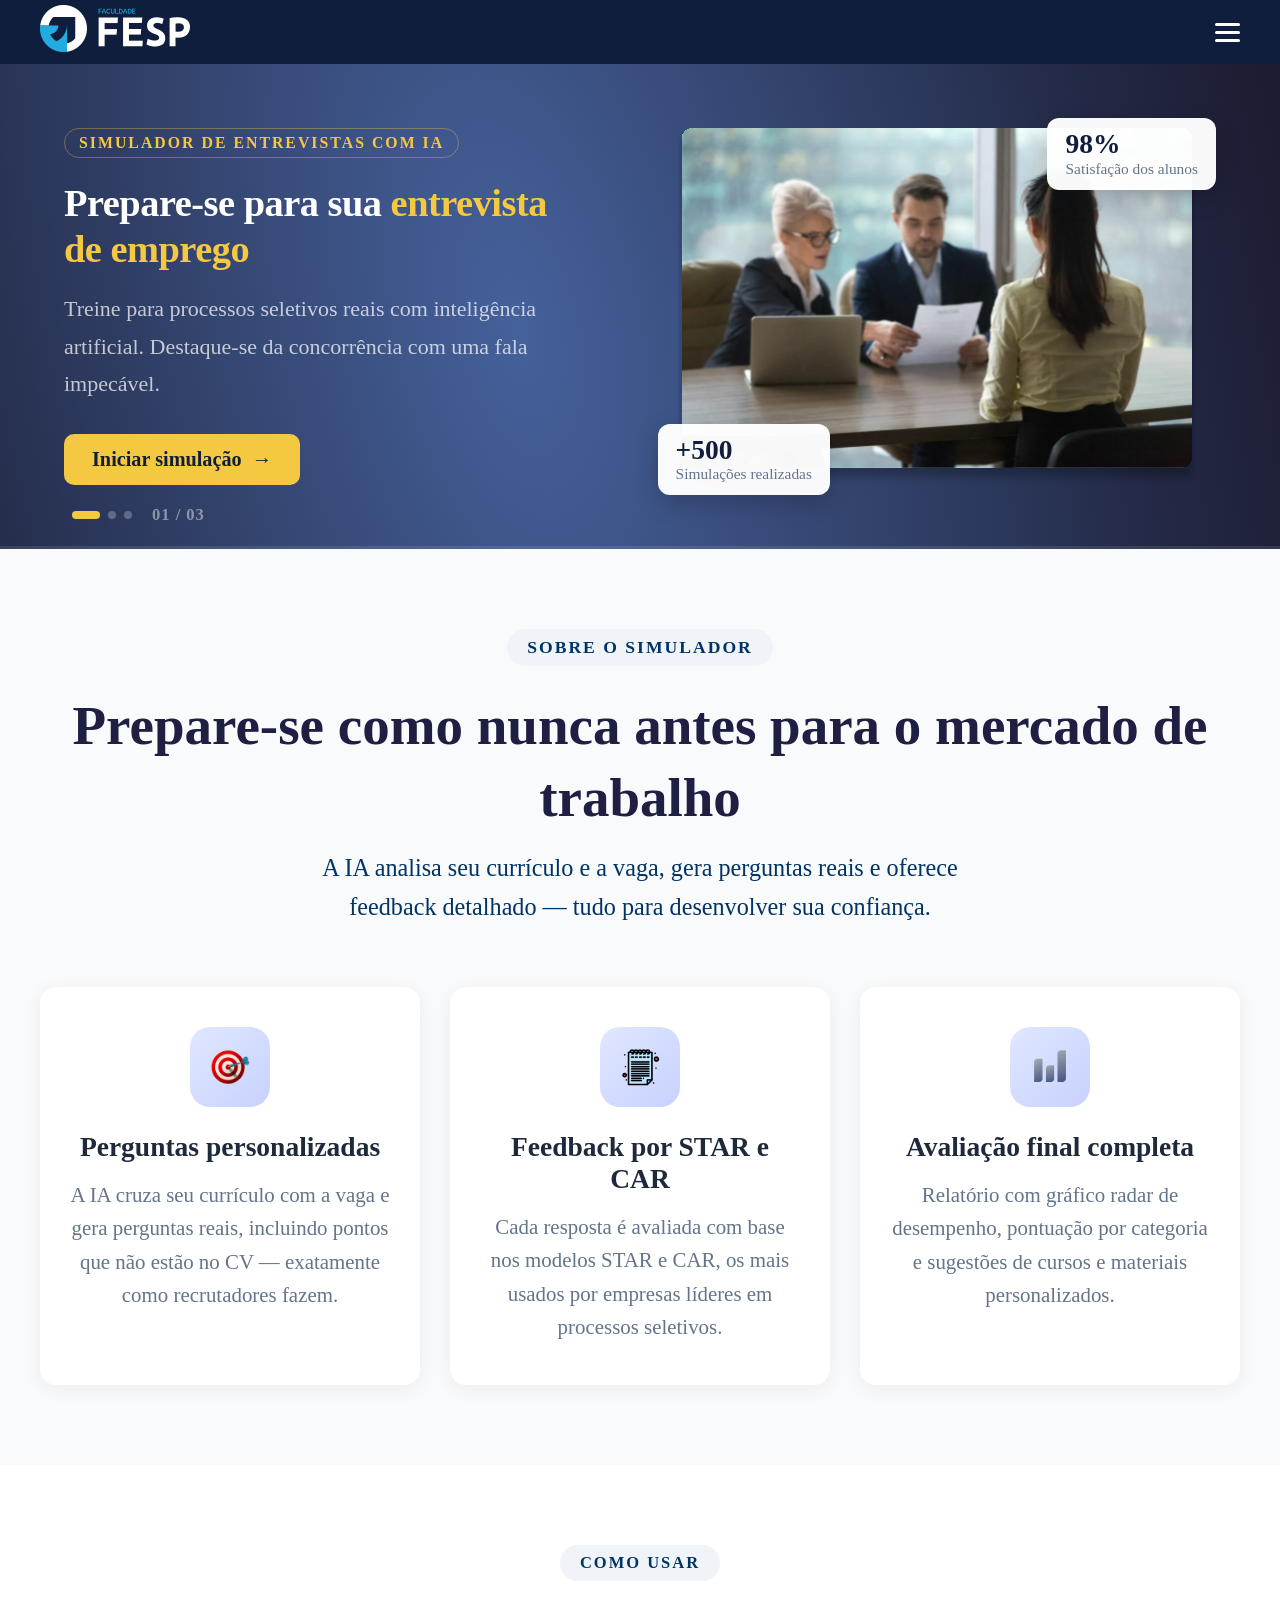
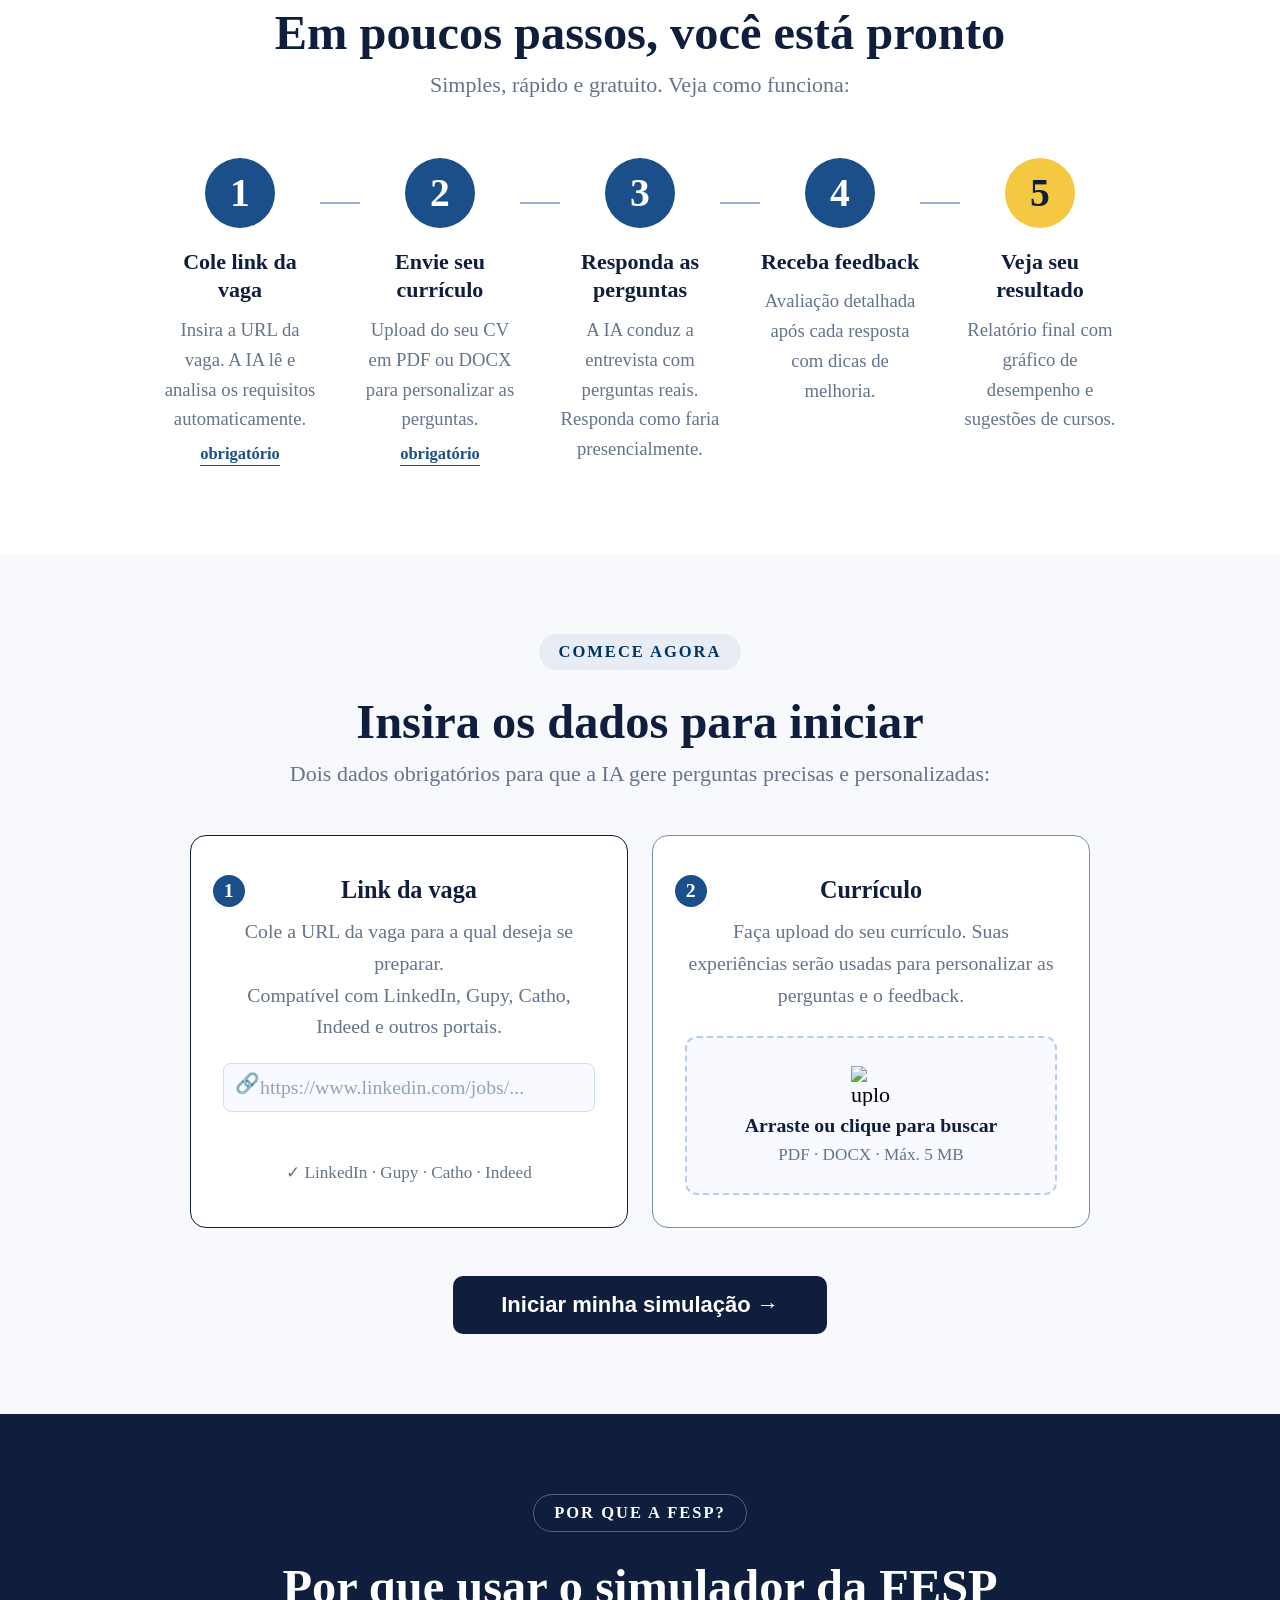
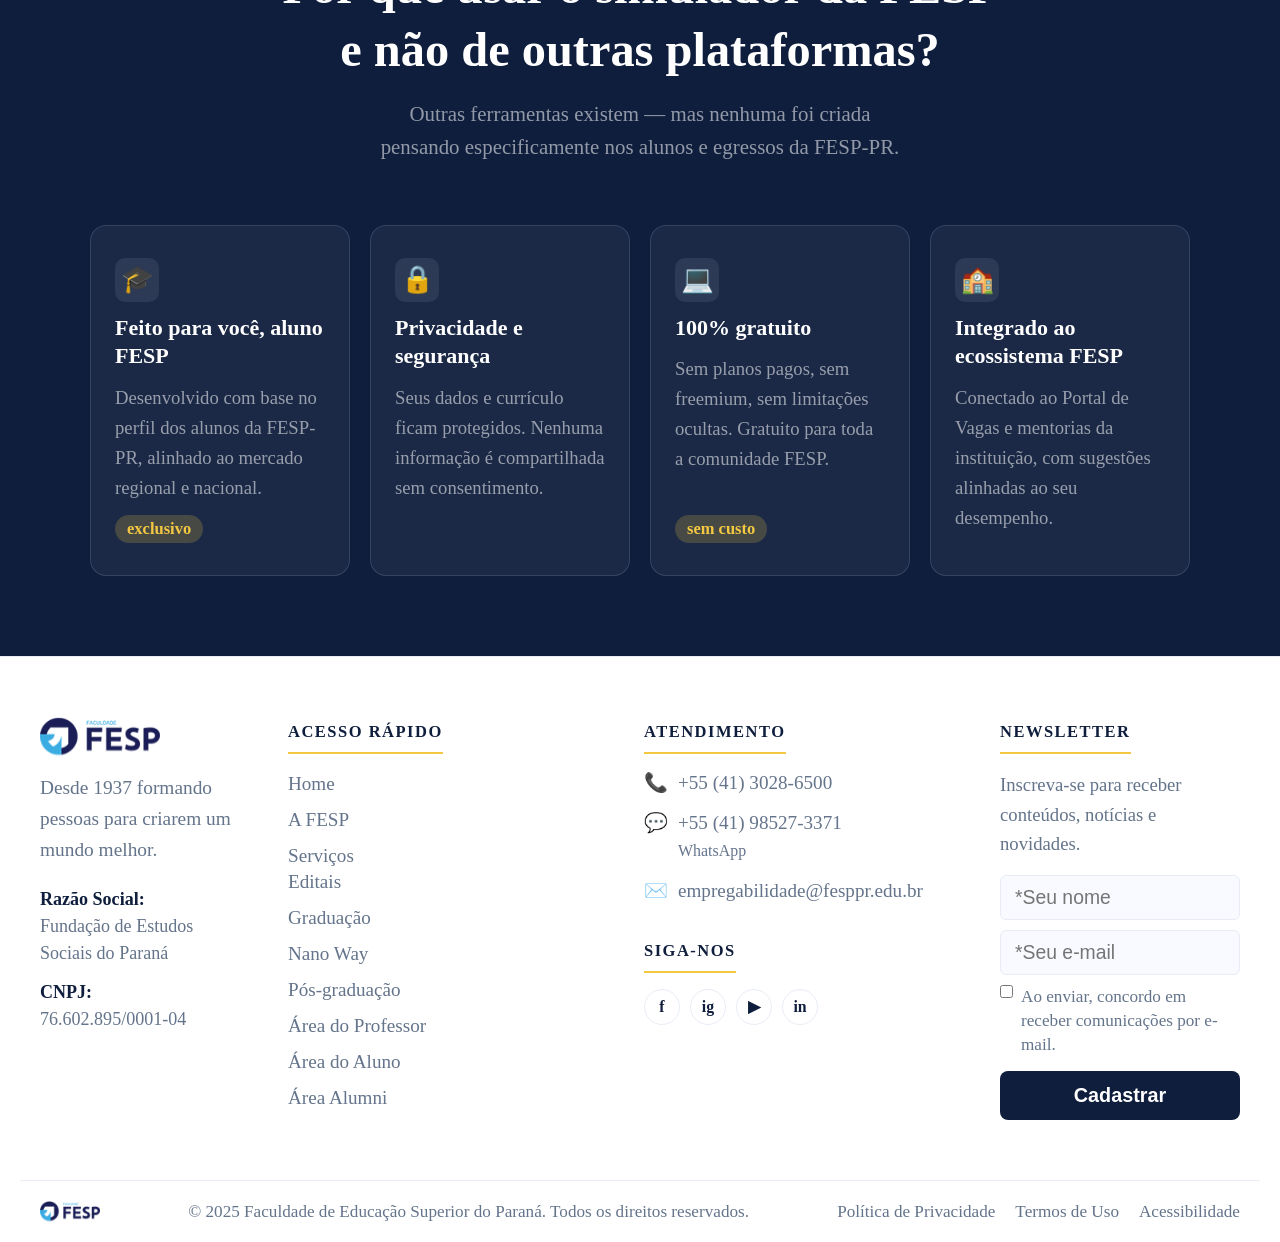
==== commit f05d87a9: "voltado para versão somente chat devido a vários bugs" ====
--- a/index.html
+++ b/index.html
@@ -1,3 +1,4 @@
+
 <!DOCTYPE html>
 <html lang="pt-br">
 <head>
--- a/style.css
+++ b/style.css
@@ -15,6 +15,7 @@
   --border: #e8edf5;    /*cor para bordas e elementos de separação */
   --muted:  #64748b;    /*cor suave para textos e elementos secundários */
   --bg:     #f7f9fc;    /*cor para fundo da página / bg = background */
+  font-size: 22px;
 }
 
 .menu-superior{
@@ -122,47 +123,216 @@
 .areas .secao-titulo a { color: #9ca3af; }          /* cinza claro */
 
 
-/* SEÇÃO HERO */
-.hero {
+/* HERO CARROSSEL */
+.hero-carousel {
+  position: relative;
+  overflow: hidden;
+  background: var(--navy);
+  min-height: 480px;
+}
+ 
+.hc-track {
+  display: flex;
+  transition: transform 0.75s cubic-bezier(0.77, 0, 0.18, 1);
+  will-change: transform;
+}
+ 
+.hc-slide {
+  min-width: 100%;
+  flex-shrink: 0;
+  background-image: url("imagens/imagens_diversas/fundogradiente.svg");
+  background-size: cover;
+  background-position: center;
+}
+ 
+.hc-slide-inner {
   display: flex;
   align-items: center;
   justify-content: space-between;
-  background-image: url("imagens/imagens_diversas/fundogradiente.svg");
-  background-size: cover;     /* garante que não repete */
-  background-repeat: no-repeat;
-  background-position: center;
+  gap: 48px;
+  padding: 64px 5%;           /* ← Alterado */
+  max-width: 1400px;          /* ← Aumentado */
+  margin: 0 auto;
+  min-height: 480px;
+}
+ 
+/* CONTEÚDO ESQUERDO */
+.hc-content {
+  flex: 1 1 0;
+  min-width: 0;
+  max-width: 520px;
+}
+ 
+.hc-eyebrow {
+  display: inline-block;
+  font-size: 0.72rem;
+  font-weight: 700;
+  letter-spacing: 2px;
+  text-transform: uppercase;
+  color: var(--yellow);
+  border: 1px solid rgba(245, 200, 66, 0.35);
+  padding: 5px 14px;
+  border-radius: 99px;
+  margin-bottom: 22px;
+}
+ 
+.hc-title {
+  font-size: clamp(1.7rem, 3vw, 2.5rem);
+  font-weight: 800;
   color: var(--white);
-  padding: 60px;
-}
-
-.hero-texto {
-  flex: 1;
-  max-width: 50%;
-}
-
-.hero-texto h1 {
-  font-size: 32px;
-  margin-bottom: 20px;
-  color: var(--white); /* destaque no título */
-  text-align: center;
-}
-
-.hero-texto p {
-  font-size: 18px;
-  line-height: 1.6;
-  text-align: center;
-}
-
-.hero-imagem {
-  flex: 1;
-  display: flex;
-  justify-content: center;
-}
-
-.hero-imagem img {
-  max-width: 100%;
-  border-radius: 8px;
-}
+  line-height: 1.2;
+  margin-bottom: 18px;
+  letter-spacing: -0.5px;
+}
+ 
+.hc-title em {
+  font-style: normal;
+  color: var(--yellow);
+}
+ 
+.hc-desc {
+  font-size: 1rem;
+  color: rgba(255, 255, 255, 0.72);
+  line-height: 1.7;
+  margin-bottom: 32px;
+}
+ 
+.hc-btn {
+  display: inline-flex;
+  align-items: center;
+  gap: 10px;
+  background: var(--yellow);
+  color: var(--navy);
+  font-weight: 800;
+  font-size: 0.92rem;
+  padding: 14px 28px;
+  border-radius: 10px;
+  text-decoration: none;
+  transition: transform 0.2s, box-shadow 0.2s;
+}
+ 
+.hc-btn:hover {
+  transform: translateY(-2px);
+  box-shadow: 0 8px 24px rgba(245, 200, 66, 0.35);
+}
+ 
+.hc-btn-arrow {
+  transition: transform 0.2s;
+}
+ 
+.hc-btn:hover .hc-btn-arrow {
+  transform: translateX(4px);
+}
+ 
+/* VISUAL DIREITO */
+.hc-img-wrap {
+  width: 100%;
+  border-radius: 0;
+  overflow: hidden;
+  box-shadow: none;
+}
+
+.hc-img-wrap img {
+  width: 100%;
+  height: 100%;
+  display: block;
+  object-fit: cover;
+  object-position: center top;
+}
+
+.hc-visual {
+  flex: 0 0 45%;
+  max-width: 45%;
+  position: relative;
+  display: flex;
+  align-items: stretch;
+  margin-right: 20px;
+  align-self: stretch; /* estica até a altura total do slide */
+}
+ 
+/* STAT CARDS FLUTUANTES */
+.hc-stat-card {
+  position: absolute;
+  background: rgba(255, 255, 255, 0.97);
+  border-radius: 12px;
+  padding: 12px 18px;
+  box-shadow: 0 8px 24px rgba(0, 0, 0, 0.2);
+  display: flex;
+  flex-direction: column;
+  gap: 2px;
+}
+ 
+.hc-stat-1 { bottom: -10px; left: -20px; }
+.hc-stat-2 { top: -10px;    right: -20px; }
+ 
+.hc-stat-num {
+  font-size: 1.25rem;
+  font-weight: 800;
+  color: var(--navy);
+  line-height: 1;
+}
+ 
+.hc-stat-lbl {
+  font-size: 0.7rem;
+  color: var(--muted);
+  font-weight: 500;
+  white-space: nowrap;
+}
+ 
+/* CONTROLES (dots + contador) */
+.hc-controls {
+  position: absolute;
+  bottom: 24px;
+  left: 72px;
+  display: flex;
+  align-items: center;
+  gap: 20px;
+  z-index: 10;
+}
+ 
+.hc-dots { display: flex; gap: 8px; }
+ 
+.hc-dot {
+  width: 8px;
+  height: 8px;
+  border-radius: 50%;
+  background: rgba(255, 255, 255, 0.25);
+  border: none;
+  cursor: pointer;
+  padding: 0;
+  transition: background 0.3s, width 0.3s, border-radius 0.3s;
+}
+ 
+.hc-dot.active {
+  width: 28px;
+  border-radius: 4px;
+  background: var(--yellow);
+}
+ 
+.hc-counter {
+  font-size: 0.75rem;
+  font-weight: 700;
+  color: rgba(255, 255, 255, 0.45);
+  letter-spacing: 1px;
+}
+ 
+/* BARRA DE PROGRESSO */
+.hc-progress {
+  position: absolute;
+  bottom: 0;
+  left: 0;
+  width: 100%;
+  height: 3px;
+  background: rgba(255, 255, 255, 0.1);
+}
+ 
+.hc-progress-fill {
+  height: 100%;
+  background: var(--yellow);
+  width: 0%;
+  transition: width 0.06s linear;
+}
+ 
 
 
 /*SEÇÃO SOBRE*/
@@ -1135,7 +1305,33 @@
 }
 
 
-
+.modal-dicas {
+  display: flex;
+  align-items: flex-start;
+  gap: 10px;
+  background: #f0f4ff;
+  border: 1px solid #c7d4f0;
+  border-radius: 10px;
+  padding: 14px 16px;
+  margin-top: 18px;
+}
+
+.modal-dicas-icone { font-size: 1.3rem; flex-shrink: 0; }
+
+.modal-dicas-texto {
+  font-size: 0.8rem;
+  color: var(--muted);
+  margin: 0 0 4px;
+}
+
+.modal-dicas-link {
+  font-size: 0.85rem;
+  font-weight: 700;
+  color: var(--blue);
+  text-decoration: none;
+}
+
+.modal-dicas-link:hover { text-decoration: underline; }
 
 
 
@@ -1283,4 +1479,27 @@
   .rodape-barra-logo {
     display: none; /* esconde logo pequena no celular */
   }
+}
+
+/* RESPONSIVO PARTE CARROSEL*/
+@media (max-width: 960px) {
+  .hc-slide-inner {
+    flex-direction: column;
+    padding: 48px 32px 80px;
+    gap: 32px;
+    min-height: auto;
+    text-align: center;
+    align-items: center;
+  }
+  .hc-content  { max-width: 100%; }
+  .hc-visual   { max-width: 380px; width: 100%; }
+  .hc-stat-1   { bottom: -8px; left: 0; }
+  .hc-stat-2   { top: -8px;    right: 0; }
+  .hc-controls { left: 50%; transform: translateX(-50%); bottom: 18px; }
+}
+ 
+@media (max-width: 600px) {
+  .hc-slide-inner { padding: 40px 20px 80px; }
+  .hc-title        { font-size: 1.55rem; }
+  .hc-stat-card    { display: none; }
 }
